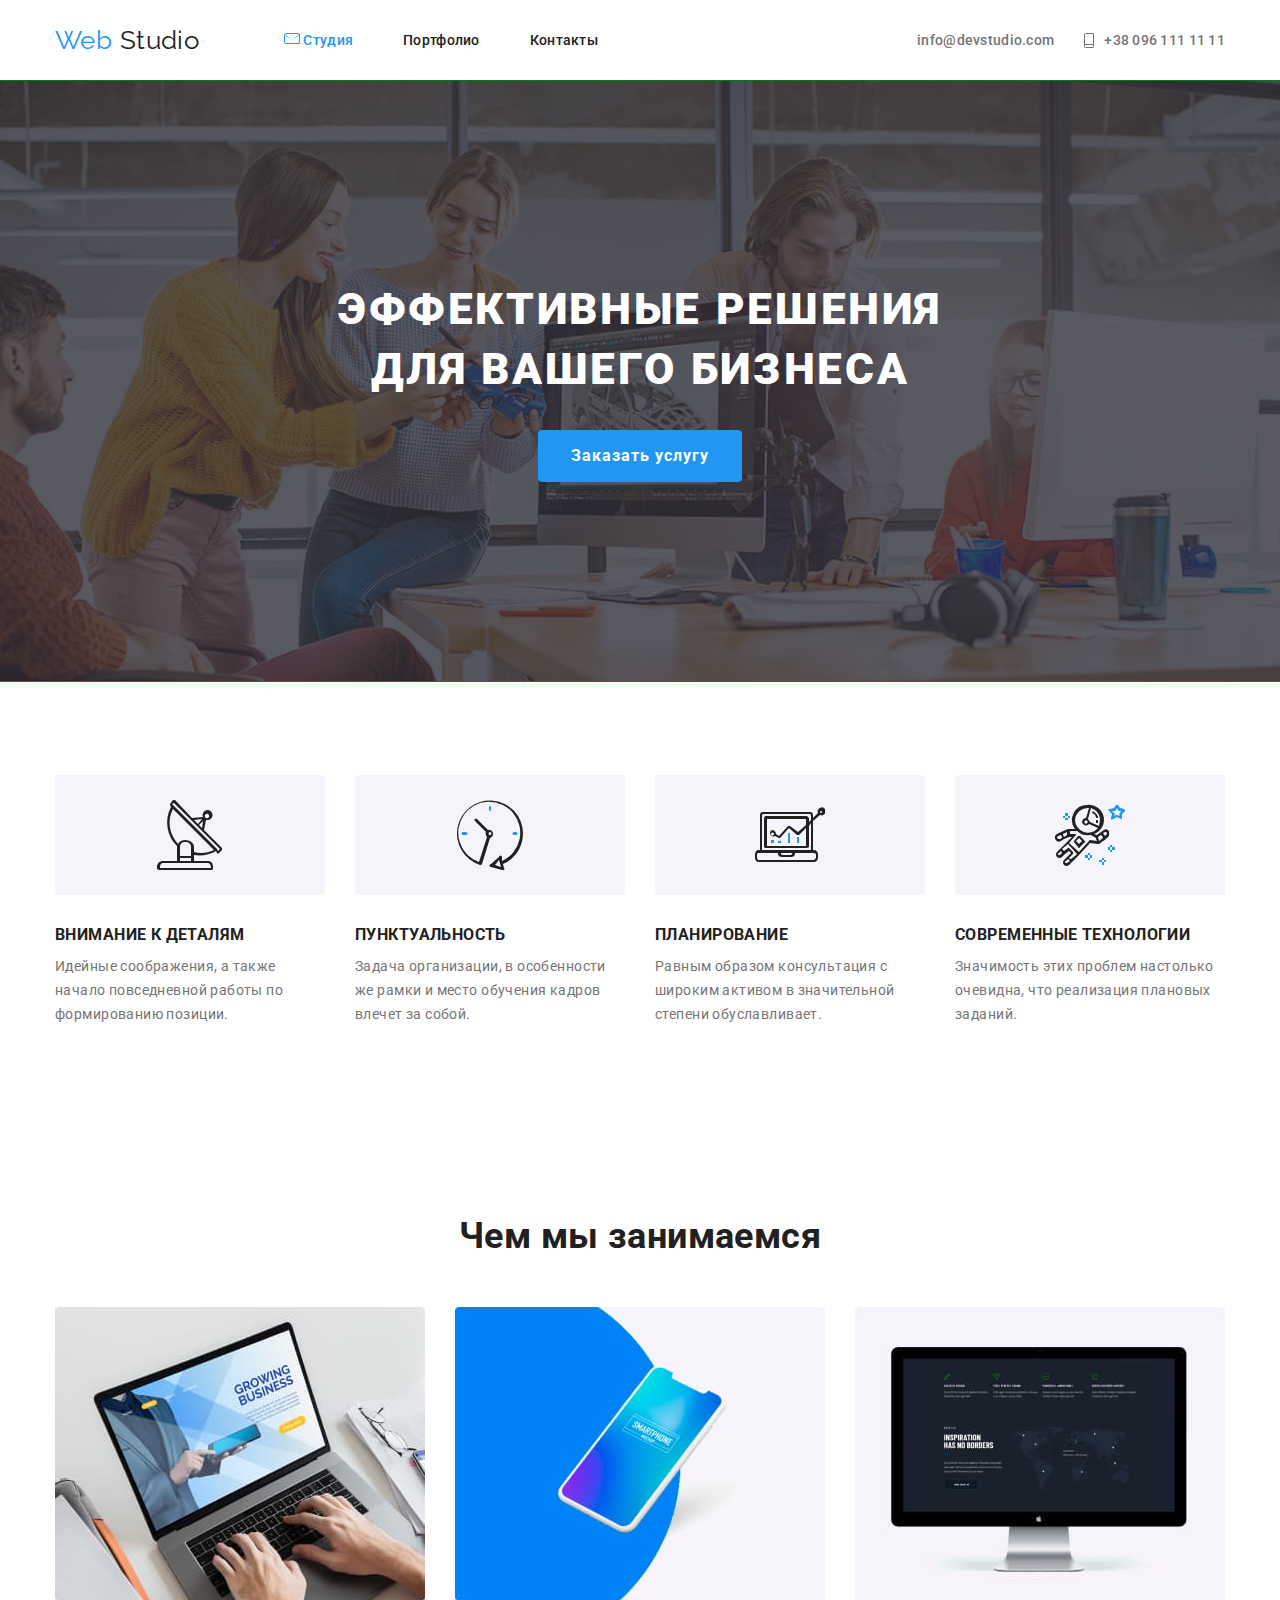
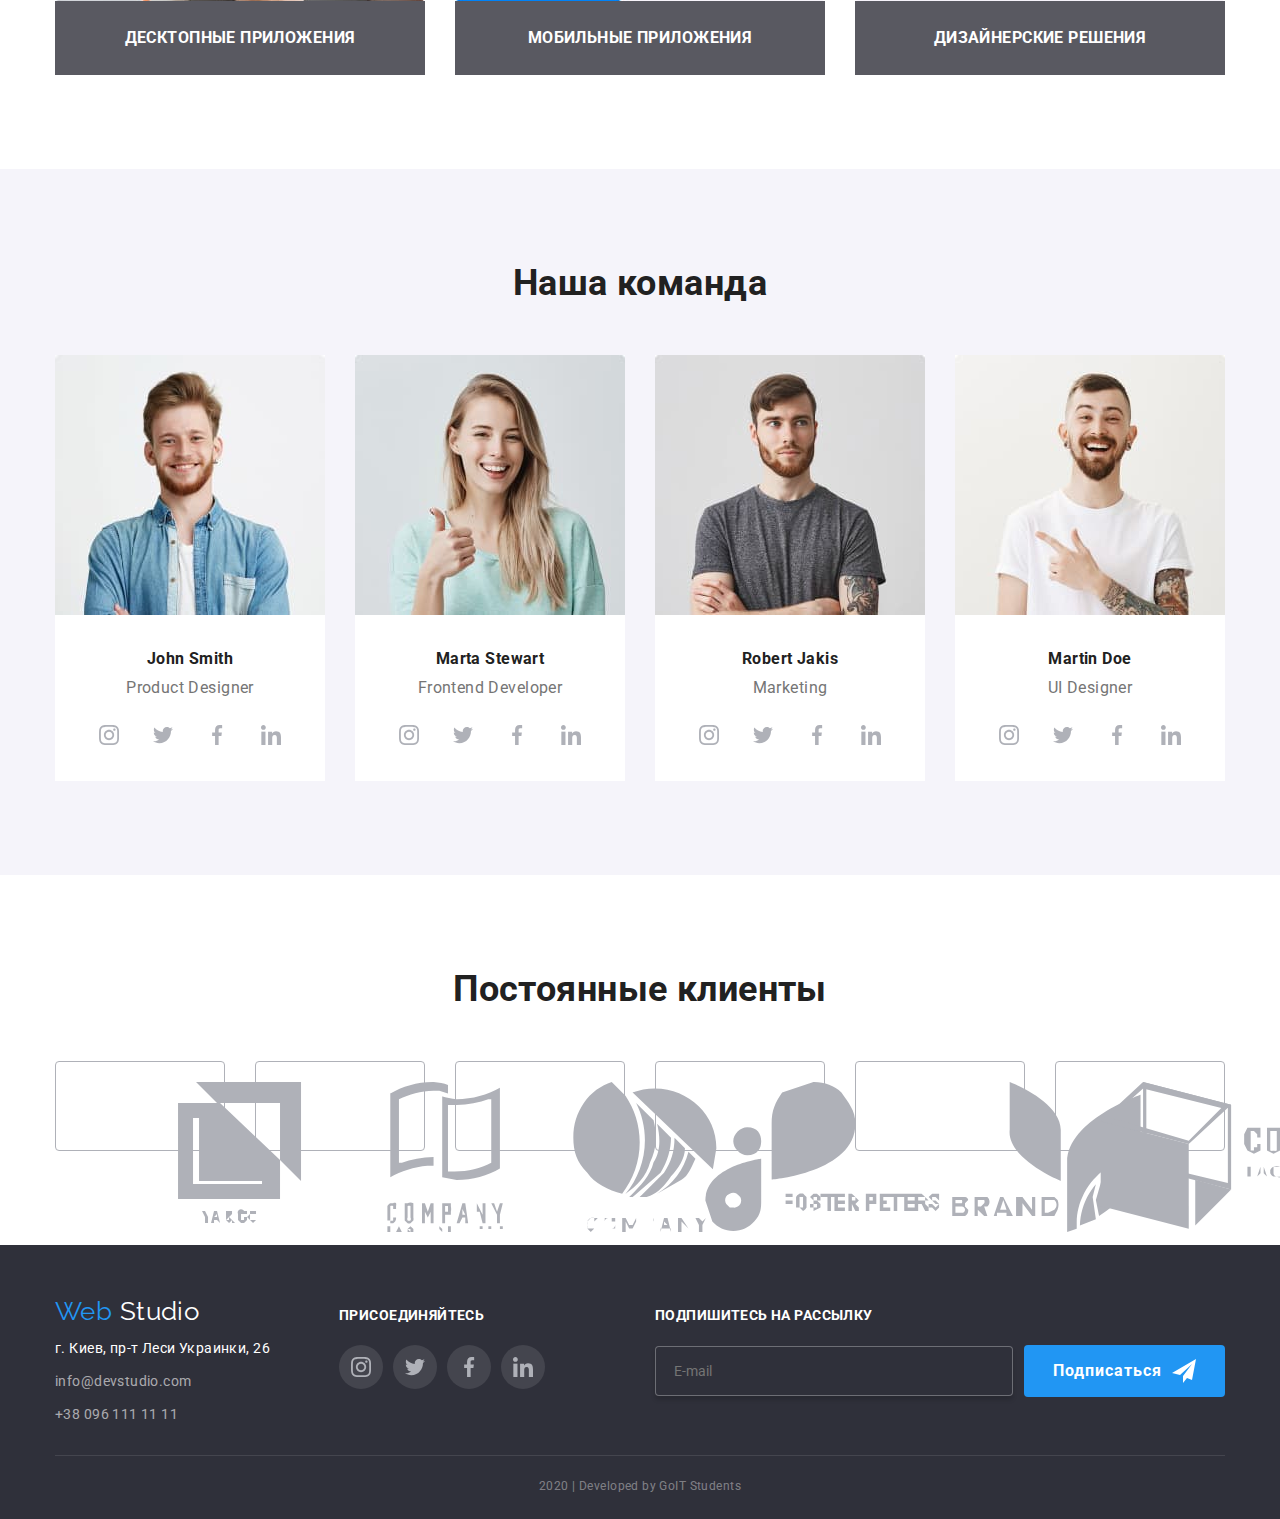
==== index.html @ 6205eaaa "Добавлены иконки соц сетей, стилизированы" ====
<!DOCTYPE html>
<html lang="ru">
  <head>
    <meta charset="UTF-8" />
    <meta name="viewpoint" content="width=device-width, initial-scale=1.0" />
    <title>WEB Studio</title>
    <link href="https://fonts.googleapis.com/css2?family=Raleway:wght@700&family=Roboto:wght@400;500;700;900&display=swap" rel="stylesheet">
    <link rel="stylesheet" href="https://cdnjs.cloudflare.com/ajax/libs/modern-normalize/0.6.0/modern-normalize.min.css">
    <link rel="stylesheet" href="./css/style.css">
  </head>
  <body>
    <header class="section no-padding">
      <div class="container main-nav">
        <!-- <nav> -->
          <a href="./index.html" class="logo logo-header">Web <span class="logo-span">Studio</span></a>
          <ul class="site-nav list">
            <li class="item"><a href="./index.html" class=" link current">
              
                <svg width="16" height="12" fill="none" xmlns="http://www.w3.org/2000/svg">
                  <path d="M15 0H2L0 2v8l2 1h13l1-1V2l-1-2zm0 1L8 7 1 1h14zm0 9H1V2l7 5v0l7-5v8z" fill="#2196F3" /></svg>
               Студия</a></li>
            <li class="item"><a href="./portfolio.html" class="link">Портфолио</a></li>
            <li class="item"><a href="" class="link">Контакты</a></li>
          </ul>
        
        <ul class="contacts list">
          <li class="item">
            <a href="mailto:info@devstudio.com" class="contact">
              info@devstudio.com
            </a>
          </li>
          <li class="item">
            <a href="tel:+380961111111" class="contact">
              +38 096 111 11 11
            </a>
          </li>
        </ul>
        <!-- </nav> -->
      </div>
     
    </header>
    <main>
      <!--Hero-->
      <section class="section hero no-padding overlay">
        <div class="container ">
          <h1 class=" hero-title">эффективные решения<br>для вашего бизнеса</h1>
          <a href="" class="button hero">Заказать услугу</a>
        </div>
       
      </section>

      <!--Преимущества-->
      <section class="feature-section section">
        <div class="container">
          <h2 class="section-title is-hidden">Наши преимущества</h2>
          <ul class="feature list feature-list">
            <li class="item icon-antenna-1">
              <h3 class="title feature">Внимание к деталям</h3>
              <p class="section-text feature">
                Идейные соображения, а также начало повседневной работы по
                формированию позиции.
              </p>
            </li>
            <li class="item icon-clock-1">
              <h3 class="title feature">Пунктуальность</h3>
              <p class="section-text feature">
                Задача организации, в особенности же рамки и место обучения кадров
                влечет за собой.
              </p>
            </li>
            <li class="item icon-diagram-1">
              <h3 class="title feature">Планирование</h3>
              <p class="section-text feature">
                Равным образом консультация с широким активом в значительной
                степени обуславливает.
              </p>
            </li>
            <li class="item icon-astronaut-1">
              <h3 class="title feature">Современные технологии</h3>
              <p class="section-text feature">
                Значимость этих проблем настолько очевидна, что реализация
                плановых заданий.
              </p>
            </li>
          </ul>
        </div>

      </section>
      <!--Чем мы занимаемся-->
      <section class="section">
        <div class="container">
          <h2 class="section-title list">Чем мы занимаемся</h2>
          <ul class="our-products list">
            <li class="item">
              <img
                src="./images/our-working-1.jpg"
                alt="Открытый ноутбук с запущенным приложением"
                width="370"
                class="products-img"
              />
              <h3 class="title-products list">Десктопные приложения</h3>
            </li>
            <li class="item">
              <img
                src="./images/our-working-2.jpg"
                alt="Мобильный телефон"
                width="370"
                class="products-img"
              />
              <h3 class="title-products list">Мобильные приложения</h3>
            </li>
            <li class="item">
              <img src="./images/our-working-3.jpg" alt="Монитор" width="370"
              class="products-img" />
              <h3 class="title-products list">Дизайнерские решения</h3>
            </li>
          </ul>
        </div>
        
      </section>
      <!--Наша команда-->
      <section class="section-team section">
        <div class="container">
          <h2 class="section-title">Наша команда</h2>
          <ul class="team-list list">



            <li class="member">
              <img src="./images/team1.jpg" alt="" width="270"/>
              <h3 lang="en" class="team-member list">John Smith</h3>
              <p lang="en" class="team-text list">Product Designer</p>
<ul class="list social-list">
  <li class="social-links"><a href="https://www.instagram.com/" aria-label="Ссылка на Инстаграм" class="social-link">
      <svg class="social-icon">
        <use href="./images/social/team-social/social-sprite.svg#icon-instagram"></use>
      </svg></a></li>
  <li class="social-links"><a href="" aria-label="Ссылка на Твиттер" class="social-link">
      <svg class="social-icon">
        <use href="./images/social/team-social/social-sprite.svg#icon-twitter"></use>
      </svg></a></li>
  <li class="social-links"><a href="" aria-label="Ссылка на Фейсбук" class="social-link">
      <svg class="social-icon" g>
        <use href="./images/social/team-social/social-sprite.svg#icon-facebook"></use>
      </svg>
    </a></li>
  <li class="social-links"><a href="" aria-label="Ссылка на ЛинкидИн" class="social-link">
      <svg class="social-icon">
        <use href="./images/social/team-social/social-sprite.svg#icon-linkedin"></use>
      </svg>
    </a></li>
</ul>


            </li>

<!-- Делаем соц сети тут -->


            <li class="member">
              <img src="./images/team2.jpg" alt="" width="270" />
              <h3 lang="en" class="team-member list">Marta Stewart</h3>
              <p lang="en" class="team-text list">Frontend Developer</p>
              <ul class="list social-list">
                <li class="social-links" ><a href="https://www.instagram.com/" aria-label="Ссылка на Инстаграм" class="social-link">
                    <svg class="social-icon">
                      <use href="./images/social/team-social/social-sprite.svg#icon-instagram"></use>
                    </svg></a></li>
                <li class="social-links"><a href="" aria-label="Ссылка на Твиттер" class="social-link">
                    <svg class="social-icon">
                      <use href="./images/social/team-social/social-sprite.svg#icon-twitter"></use>
                    </svg></a></li>
                <li class="social-links"><a href="" aria-label="Ссылка на Фейсбук" class="social-link">
                    <svg class="social-icon" g>
                      <use href="./images/social/team-social/social-sprite.svg#icon-facebook"></use>
                    </svg>
                  </a></li>
                <li class="social-links"><a href="" aria-label="Ссылка на ЛинкидИн" class="social-link">
                    <svg class="social-icon">
                      <use href="./images/social/team-social/social-sprite.svg#icon-linkedin"></use>
                    </svg>
                  </a></li>
              </ul>
            </li>
            <li class="member">
              <img src="./images/team3.jpg" alt="" width="270" />
              <h3 lang="en" class="team-member list">Robert Jakis</h3>
              <p lang="en" class="team-text list">Marketing</p>
              <ul class="list social-list">
                <li class="social-links"><a href="https://www.instagram.com/" aria-label="Ссылка на Инстаграм" class="social-link">
                    <svg class="social-icon">
                      <use href="./images/social/team-social/social-sprite.svg#icon-instagram"></use>
                    </svg></a></li>
                <li class="social-links"><a href="" aria-label="Ссылка на Твиттер" class="social-link">
                    <svg class="social-icon">
                      <use href="./images/social/team-social/social-sprite.svg#icon-twitter"></use>
                    </svg></a></li>
                <li class="social-links"><a href="" aria-label="Ссылка на Фейсбук" class="social-link">
                    <svg class="social-icon" g>
                      <use href="./images/social/team-social/social-sprite.svg#icon-facebook"></use>
                    </svg>
                  </a></li>
                <li class="social-links"><a href="" aria-label="Ссылка на ЛинкидИн" class="social-link">
                    <svg class="social-icon">
                      <use href="./images/social/team-social/social-sprite.svg#icon-linkedin"></use>
                    </svg>
                  </a></li>
              </ul> 
            </li>
            <li class="member">
              <img src="./images/team4.jpg" alt="" width="270" />
              <h3 lang="en" class="team-member list">Martin Doe</h3>
              <p lang="en" class="team-text list">UI Designer</p>
              <ul class="list social-list">
                <li class="social-links"><a href="https://www.instagram.com/" aria-label="Ссылка на Инстаграм" class="social-link">
                    <svg class="social-icon">
                      <use href="./images/social/team-social/social-sprite.svg#icon-instagram"></use>
                    </svg></a></li>
                <li class="social-links"><a href="" aria-label="Ссылка на Твиттер" class="social-link">
                    <svg class="social-icon">
                      <use href="./images/social/team-social/social-sprite.svg#icon-twitter"></use>
                    </svg></a></li>
                <li class="social-links"><a href="" aria-label="Ссылка на Фейсбук" class="social-link">
                    <svg class="social-icon" g>
                      <use href="./images/social/team-social/social-sprite.svg#icon-facebook"></use>
                    </svg>
                  </a></li>
                <li class="social-links"><a href="" aria-label="Ссылка на ЛинкидИн" class="social-link">
                    <svg class="social-icon">
                      <use href="./images/social/team-social/social-sprite.svg#icon-linkedin"></use>
                    </svg>
                  </a></li>
              </ul>
            </li>
          </ul>
        </div>

      </section>
      <!--Постоянные клиенты-->
      <section class="section">
        <div class="container">
          <h2  class="section-title">Постоянные клиенты</h2>
          <ul class="list logo-list">
            <li class="logo-client"> <a href="">
              <svg>
                <use href="./images/logos/logo-sprite.svg#logo-1" class="logo1-icon"></use>
              </svg>
              </a>
            </li>
            <li class="logo-client"> <a href="">
              <svg>
                <use href="./images/logos/logo-sprite.svg#logo-2" class="logo2-icon"></use>
              </svg>
              </a>
            </li>
            <li class="logo-client"> <a href="">
              <svg>
                <use href="./images/logos/logo-sprite.svg#logo-3" class="logo3-icon"></use>
              </svg>
              </a>
            </li>
            <li class="logo-client"> <a href="">
              <svg>
                <use href="./images/logos/logo-sprite.svg#logo-4" class="logo4-icon"></use>
              </svg>
              </a>
            </li>
            <li class="logo-client"> <a href="">
              <svg>
                <use href="./images/logos/logo-sprite.svg#logo-5" class="logo5-icon"></use>
              </svg>
              </a>
            </li>
            <li class="logo-client"> <a href="">
              <svg>
                <use href="./images/logos/logo-sprite.svg#logo-6" class="logo6-icon"></use>
              </svg>
              </a>
            </li>
          </ul>

        </div>
      </section>
    </main>
    <footer>
      <div class="container footer-container">
        <div class="footer-left">
          <a href="./index.html" class="logo logo-footer">Web <span class="logofooter-span">Studio</span></a>
          <address><p class="address">г. Киев, пр-т Леси Украинки, 26</p></address>
          <a href="mailto:info@devstudio.com" class="footer-contact">info@devstudio.com</a>
          <a href="tel:+380961111111" class="footer-contact">+38 096 111 11 11</a>
        </div>
        <div class="footer-center">
          <p class="footer-p">присоединяйтесь</p>
          <ul class="list social-list">
            <li class="social-links"><a href="https://www.instagram.com/" aria-label="Ссылка на Инстаграм" class="social-link">
                <svg class="social-icon">
                  <use href="./images/social/team-social/social-sprite.svg#icon-instagram"></use>
                </svg></a></li>
            <li class="social-links"><a href="" aria-label="Ссылка на Твиттер" class="social-link">
                <svg class="social-icon">
                  <use href="./images/social/team-social/social-sprite.svg#icon-twitter"></use>
                </svg></a></li>
            <li class="social-links"><a href="" aria-label="Ссылка на Фейсбук" class="social-link">
                <svg class="social-icon" g>
                  <use href="./images/social/team-social/social-sprite.svg#icon-facebook"></use>
                </svg>
              </a></li>
            <li class="social-links"><a href="" aria-label="Ссылка на ЛинкидИн" class="social-link">
                <svg class="social-icon">
                  <use href="./images/social/team-social/social-sprite.svg#icon-linkedin"></use>
                </svg>
              </a></li>
          </ul>
        </div>  
          <div class="footer-right">
            <p class="footer-p">Подпишитесь на рассылку</p>
            <form class="form">
              <input type="text" name="email" placeholder="E-mail" class="border-input">  
              <a href="" class="button submit"> Подписаться</a>
              <!-- <input type="submit" value="Подписаться" class="button submit icon"> -->
            </form>
          </div>
        </div>
      <p class="developed list">2020 | Developed by GoIT Students</p>
    </footer>
  </body>
</html>
---- css/style.css ----
/* Primary bg #E5E5E5
/* Secondary bg #E5E5E5 */
/* h1 #212121
p #757575;
кнопки текст color: #FFFFFF и color: #212121
фон кнопки #2196F3;
Corner Radius: 4px

цвет при наведении на карточку rgba(33, 150, 243, 0.9) */
/* html {
  box-sizing: border-box;
}
*,
*::before,
*::after {
  box-sizing: inherit;
}
img {
  display: block;
  max-width: 100%;
  height: auto;
} */

:root {
  --primary-text-color: #757575;
  --title-text-color: #212121;
  --secondary-text-color: #FFFFFF;
  --prelast-text-color: rgba(255, 255, 255, 0.6);
  --last-text-color: rgba(255, 255, 255, 0.4);
  --accent-color: #2196F3;
  --primary-bg-color: #ffffff;
  --secondary-bg-color: #F5F4FA;
  --footer-bg-color: #2F303A;
  --background-blue: rgba(33, 150, 243, 0.9);
  --background-grey: rgba(47, 48, 58, 0.8);
  --border-input-email: rgba(255, 255, 255, 0.3);
  --border-input-email-shaddow: rgba(0, 0, 0, 0.15);
  --border-delimiter: rgba(255, 255, 255, 0.1);
  --border-portfolio-card: #eee;
  --top-line: #ececec;

  }
  
body {
  color: var(--primary-text-color);

  font-family: 'Roboto', sans-serif;
  font-size: 14px;
  line-height: 1.2;
  letter-spacing: 0.03em;

  margin: 0;
}

.list {
  list-style: none;
  margin-top: 0;
  margin-bottom: 0;
  padding-left: 0;
  margin-left: 0;
  margin-right: 0;
  }

a {
  text-decoration: none;
  
}

.section {
  /* outline: 2px solid red; */
  padding: 94px 0px;
}

.container {
  margin-left: auto;
  margin-right: auto;
  width: 1200px;
  padding-left: 15px;
  padding-right: 15px;

  /* outline: 1px solid green; */

}

header .section {
  padding-top: 25px;
  padding-bottom: 25px;
}

.no-padding {
  padding-top: 0;
  padding-bottom: 0;
}



/* Title */

h1, h2, h3, h4, h5, h6 {
  color: var(--title-text-color);

  font-weight: 700;
}

.is-hidden {
  display: none; 
}

.title {
  font-weight: 700;
  text-transform: uppercase;
}

.section-title {
  margin: 0;
  margin-bottom: 50px;
}

.title-products {
  padding-top: 27px;
  padding-bottom: 27px;

  color: var(--secondary-text-color);
  background-color: var(--background-grey);

  text-transform: uppercase;
  text-align: center;
}

.section-title {
  font-size: 36px;
  line-height: 1.16;
  text-align: center;
}


 
/* Text */

.section-text{
  line-height: 1.71;
}


/* Button */

.button {
  color: var(--title-text-color);
  background-color: var(--filter-bg-color);

  display: inline-block;
  /* min-width: 200px; */
  border-radius: 4px;
  border: 1px solid transparent;
  padding: 10px 32px;

  font-family: inherit;
  font-weight: 500;
  font-size: 16px;
  line-height: 1.62;
  text-align: center;
}

button:hover,
button:focus {
  color: var(--secondary-text-color);
  background-color: var(--accent-color);
  
}

.button.primary {
  background-color: var(--accent-color);
  color: var(--title-text-color);
}

.button.secondary {
  margin-right: 8px;
  padding: 6px 22px;
  border-radius: 4px;

  background-color: var(--secondary-bg-color);
  color: var(--title-text-color);
  font-weight: 500;
  line-height: 1.62;
  text-align: center;
}

.button.secondary:nth-child(5n) {
  margin-right: 0;
}

.button.secondary:hover,
.button.secondary:focus {
 background-color: var(--accent-color);
 color: var(--secondary-text-color);

}

.button.submit {
  display: inline-flex;
  margin-left: 8px;
  padding: 10px 28px;
  min-width: 200px;
  align-items: center;

  background-color: var(--accent-color);
  color: var(--secondary-text-color);
  font-weight: 700;
  line-height: 1.87;
  letter-spacing: 0.06em;
}

.button.submit::after {
  margin-left: 10px;
  width: 24px;
  height: 24px;
  /* outline: 1px solid #fff; */
  background-image: url('../images/icon-send.svg');
  background-repeat: no-repeat;
  content: "";
}

.button > .icon {

 }

/* Header */
header {
  margin: 0;
}
.main-nav {
  display: flex;
  align-items: center;
}
.logo {
  display: block;


  color: var(--accent-color);
  font-family: raleway, sans-serif;
  font-size: 26px;
  line-height: 1.2;
}

.logo-header {
  padding-top: 25px;
  padding-bottom: 25px;
}
.logo  a{
  display: block;
}

.logo-span {
  color: var(--title-text-color);
}

.logofooter-span {
  color: var(--secondary-text-color);
}

.site-nav .link {
  display: block;
  padding-top: 32px;
  padding-bottom: 32px;
  
  color: var(--title-text-color);
  letter-spacing: 0.02em;
  font-weight: 500;

  /* outline: 1px solid rgb(12, 12, 0);
  background-color: rgb(233, 212, 144); */
}

.main-nav .logo {
  display: block;
}

.site-nav {
  display: flex;
  margin-left: 85px;
}
.contacts .item {
  display: flex;
  align-items: center;
  
  /* outline: 1px solid rgb(12, 12, 0);
  background-color: rgb(233, 212, 144); */
}
.site-nav .item + .item {
  margin-left: 50px;
}

.contacts .item + .item {
  margin-left: 30px;
}
.contacts {
    display: flex;
    flex-direction: row;
    align-items: center;

    margin-left: auto;
}

 .contact {
  display: inline-flex;
  align-items: center;
 
  padding-top: 32px;
  padding-bottom: 32px;

  color: var(--primary-text-color);
  font-weight: 500;
  letter-spacing: 0.02em;
  text-decoration: none;
}
.contact + .contact {
  margin-left: 50px;
}

.contacts > .item::before {
  margin-right: 10px;
 
  content: "";
  width: 16px;
  height: 12px;

}
.contacts > .item:nth-child(1)::before {
  width: 16px;
  height: 12px;
  /* background-image: url(../images/envelope.svg); */
}

.contacts > .item:nth-child(2)::before {
  width: 10px;
  height: 15px;
  background-image: url(../images/phone.svg);
}

.contacts .link:hover::before {
  color: var(--accent-color);
}

.site-nav .link:hover,
.site-nav .link:focus {
  color: var(--accent-color);
}
a.link.current      {
color: var(--accent-color);
}

.contacts .contact:hover,
.contacts .contact:focus {
color: var(--accent-color);
}

/* Hero */

.hero {
  text-align: center;
}

.overlay {
  display: flex;
  align-items: center;
  max-width: 1600px;
  height: 600px;
  margin-left: auto;
  margin-right: auto;
  outline: 1px solid green;
  background-size: cover;
  background-repeat: no-repeat;
  background-position: center;

  background-image: linear-gradient(
    to right,
    var(--background-grey), 
    var(--background-grey)
  ), 
  url("../images/hero-img-s.jpg");
}

.hero-title {
  margin-top: 0;
  margin-bottom: 30px;

  color: var(--secondary-text-color);
  font-weight: 900;
  font-size: 44px;
  line-height: 1.36;
  text-align: center;
  letter-spacing: 0.06em;
  text-transform: uppercase;
}

.button.hero {
  background-color: var(--accent-color);
  color: var(--secondary-text-color);

  font-weight: 700;
  line-height: 1.87;
  letter-spacing: 0.06em;
}


/* Feature section */

.feature-section {
  /* margin-top: 90px;
  margin-bottom: 90px; */
  border-bottom: 1px solid var(--border-delimiter);
}

.feature-img {
  margin-bottom: 30px;
}

.title.feature {
  margin-top: 0;
  margin-bottom: 10px;
}

.section-text.feature {
  margin-top: 0;
  margin-bottom: 0;
}
ul .feature.list {
  padding-left: 0;
}

/* Feature-list */
.feature-list {
  display: flex;
  flex-wrap: wrap;
}

.feature-list .item {
  width: 270px;
  border-right-color: tomato;
  outline: red;
  margin-right: 30px;
}

.feature-list > .item::before {
  margin-bottom: 30px;
  display: block;
  content: "";
  height: 120px;
  
  
  background-color: var(--secondary-bg-color);
  border-radius: 4px;
  background-repeat: no-repeat;
  background-position: center;
}

/* .feature-list > .item:nth-child(1)::before {
  background-image: url(../images/feature-1.svg);
}

.feature-list > .item:nth-child(2)::before {
  background-image: url(../images/feature-2.svg);
}

.feature-list > .item:nth-child(3)::before {
  background-image: url(../images/feature-3.svg);
}

.feature-list > .item:nth-child(4)::before {
  background-image: url(../images/feature-4.svg);
} */

.icon-antenna-1::before {
  background-image: url(../images/feature-1.svg);
}

.icon-clock-1::before {
  background-image: url(../images/feature-2.svg);
}

.icon-diagram-1::before {
  background-image: url(../images/feature-3.svg);
}

.icon-astronaut-1::before {
  background-image: url(../images/feature-4.svg);
}

.feature-list .item:nth-child(4n) {
  margin-right: 0;
}

/* Our-products */
.our-products {
  display: flex;
  flex-wrap: wrap;
  /* justify-content: space-between; */
}
.our-products .item {
  width: 370px;
  border-right-color: tomato;
  outline: red;
  margin-right: 30px;
}

.our-products .item:nth-child(3n) {
  margin-right: 0;
}

.products-img {
  display: block;
}


/* Team */
.section-team {
  background-color: var(--secondary-bg-color);
}

.section-team img {
  margin: 0 0 30px 0;
}

.team-member h3{
  
  margin-top: 0;
  margin-bottom: 10px;

  font-weight: 500;
  font-size: 16px;
  line-height: 1.19;
}
.team-member {
  margin-bottom: 10px;
}

.team-text {
  margin-bottom: 16px;

  font-size: 16px;
  line-height: 1.19;
}

.member {
  background-color: var(--primary-bg-color);
  text-align: center;
}
.social-list {
  display: flex;
  justify-content: center;
  padding-bottom: 24px;
}
.social-links:hover {
/* fill: #fff; */
}
.social-links:not(:last-child) {
  margin-right: 10px;
  
}
.social-link:hover,
.social-link:focus {
  background-color: var(--accent-color);
  /* fill: #fff; */
}

.social-link {
  display: flex;
  justify-content: center;
  align-items: center;
  border-radius: 50%;
  width: 44px;
  height: 44px;
}

.social-icon {
  display: block;
  --color1: #afb1b8;
  width: 20px;
  height: 20px;
}

.social-icon:hover {
  fill: #fff;
  color: #fff;
}
/* team-list */

.team-list {
  display: flex;
  flex-wrap: wrap;
}
.team-list .member {
  margin-right: 30px;
}

.team-list .member:nth-child(4n) {
  margin-right: 0;
}


/* Clientes */
.clients {
  display: flex;
  flex-wrap: wrap;
}

.clients .client {
  width: calc ((100% - 5*30px) / 6);
  margin-right: 30px;
}

.clients .client:nth-child(6n) {
  margin-right: 0;
}

.client .img {
  margin-bottom: 0;
}

.team-social {
  padding: 0;
  border: none;
  fill: var(--accent-color);
}
.instagram-team {
  width: 44px;
  height: 44px;
}

.logo-list {
  display: flex;
  /* outline: 1px solid red; */
}

.logo-client {
  width: 170px;
  height: 90px;
  /* outline: 1px solid green; */
  border-radius: 4px;
  border: 1px solid #AFB1B8;
  padding: 20px 40px;
}
.logo-client:not(:last-child) {
  margin-right: 30px;
}
.logo-client a {
  display: block;
}
.logo1-icon {
  width: 45px;
  height: 50px;
}

/* Footer */
footer {
  background-color: var(--footer-bg-color);
}

address {
  color: var(--secondary-text-color);

  font-style: normal;
  line-height: 1.71;
}

.footer-container {
  padding-top: 48px;
  align-items: baseline;
  margin-bottom: 28px;

  display: flex;
  flex-direction: row;
  justify-content: space-between;
}

.footer-left {

  margin-right: 69px;
}

.footer-center {
  margin-right: 93px;
}

.footer-center .social-link {
  background-color: rgba(255, 255, 255, 0.1);
}

.footer-center .social-link:hover,
.footer-center .social-link:focus {
  background-color: var(--accent-color);
}


.footer-right,
.footer-center,
.footer-left {
  display: flex;
  flex-direction: column;
}

.footer-contact {
  color: var(--prelast-text-color);
  line-height: 1.71;
}

.footer-right {
  margin-left: auto;
  /* margin-right: 93px; */
  /* width: calc((100% - 22px) / 2); */
}

.logo-footer {
  margin-top: 0;
  margin-bottom: 10px;
}
.address,
.footer-contact:not(:last-child) {
  margin-bottom: 9px;
  margin-top: 0;
}
.footer-p {
  margin-bottom: 21px;

  color: var(--secondary-text-color);
  font-weight: 700;
  text-transform: uppercase;
}

.border-input {
  padding: 12px 18px;

  min-width: 358px;
  min-height: 50px;
  border: 1px solid var(--border-input-email);
  box-shadow: 0px 4px 4px var(--border-input-email-shaddow);
  border-radius: 4px;

  background-color: var(--footer-bg-color);
}

/* .form {
  display: inline-block;
} */

.developed {
  width: 1170px;
  margin-left: auto;
  margin-right: auto;
  padding-top: 18px;
  padding-bottom: 21px;

  border-top: 1px solid var(--border-delimiter);

  color: var(--last-text-color);

  font-size: 12px;
  line-height: 2;
  text-align: center;
}

/* Portfolio start*/

.section.portfolio {
  border-top: 1px solid var(--top-line);
}

.container-portfolio {
  /* background-color: teal; */
}

.filters {
  margin-bottom: 50px;
  display: flex;
  justify-content: center;
}

.cart-content {
  padding: 20px 24px;
  border-left: 1px solid var(--border-portfolio-card);
  border-right: 1px solid var(--border-portfolio-card);
  border-bottom: 1px solid var(--border-portfolio-card);

}

/* .filter-button:nth-child(5n) {
  margin-right: 0;
} */

.cover-p {
  padding: 63px 24px;
  background-color: var(--background-blue);
  color: var(--secondary-text-color);

  font-size: 18px;
  line-height: 1.56;
}

.client-img,
.project-img {
  /* margin-bottom: 20px; */
  display: block;
}

.project-title {
  margin-bottom: 4px;

  font-size: 18px;
  line-height: 2;
  letter-spacing: 0.06em;
}

.project-group {
  color: var(--primary-text-color);
  font-size: 16px;
  line-height: 1.87;
}

.portfolio-list {
  display: flex;
  flex-wrap: wrap;
}

.portfolio-list .item {
  width: calc((100% - 60px) / 3);
  margin-right: 30px;
  margin-bottom: 30px;
  /* background-color: tomato; */
}

.portfolio-list .item:nth-child(3n) {
  margin-right: 0;
}

.portfolio-list .item:nth-last-child(-n + 3) {
  margin-bottom: 0;
}

/* Portfolio end*/
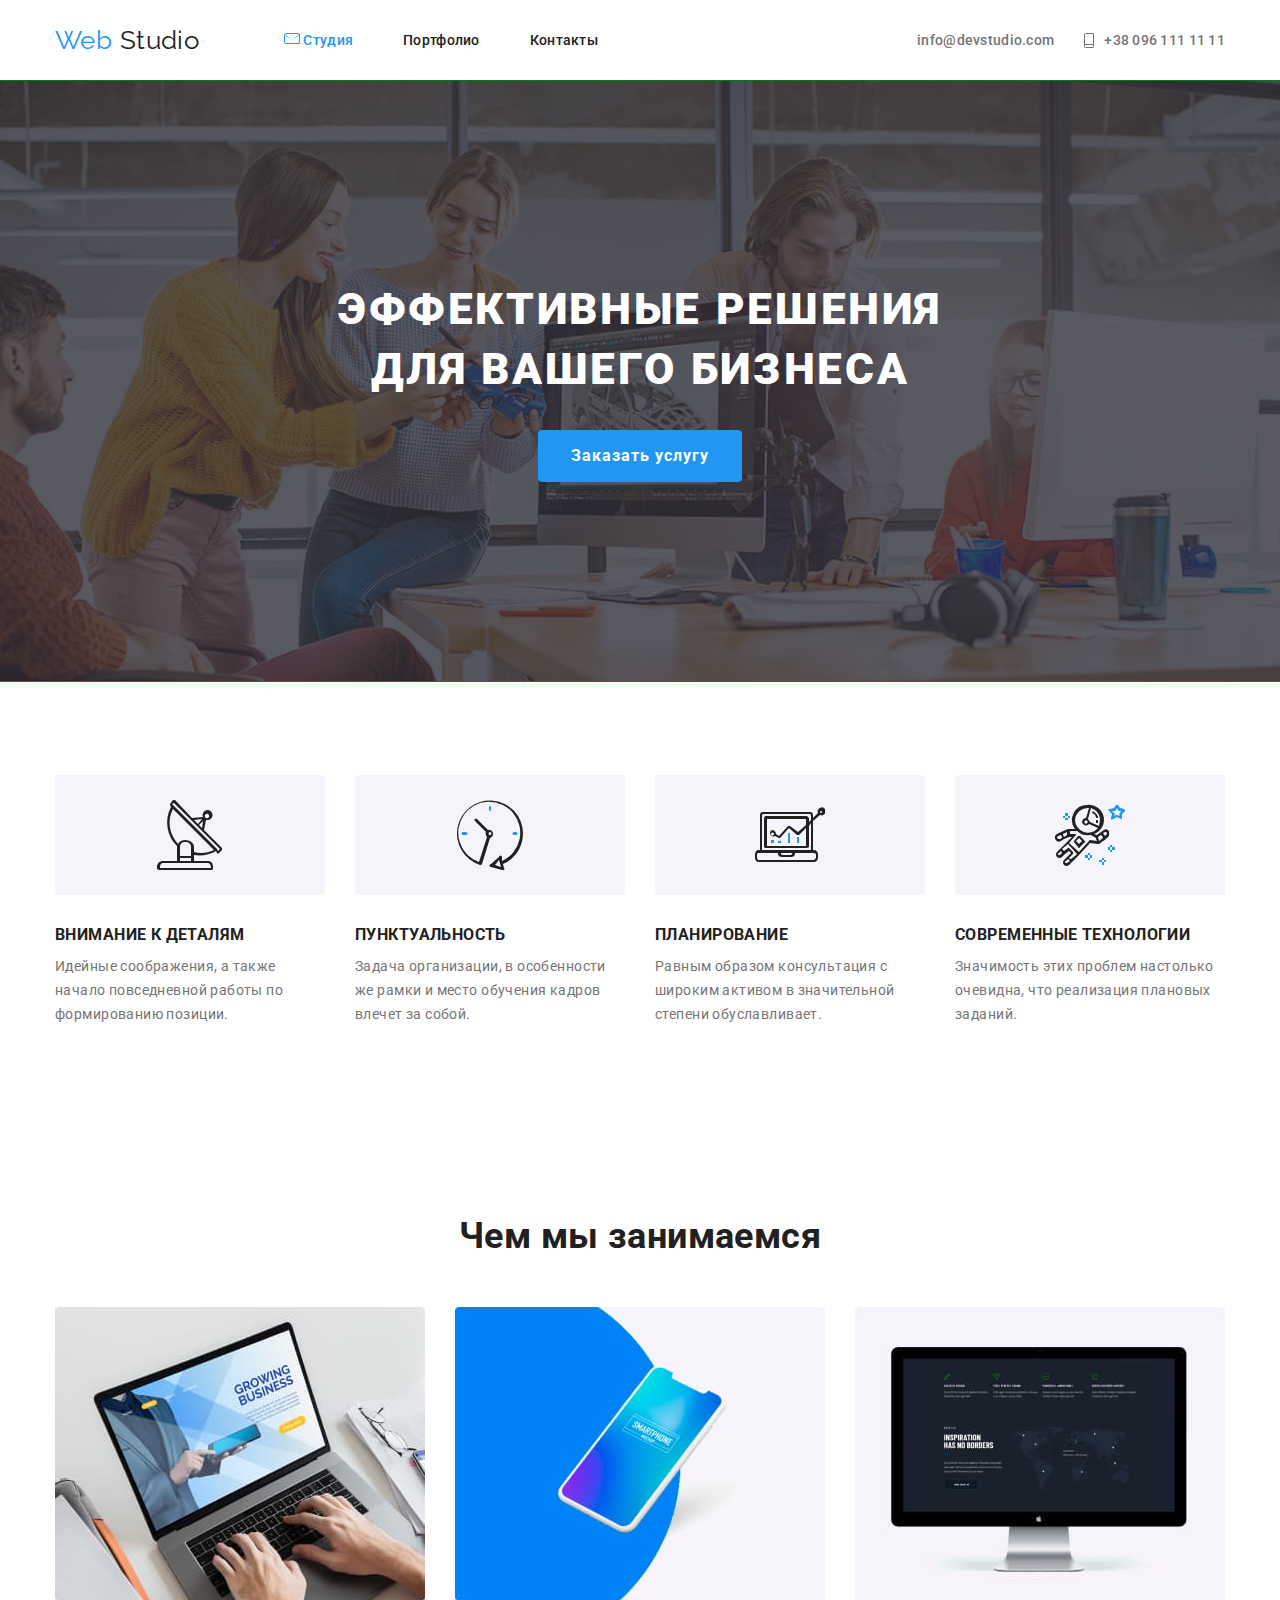
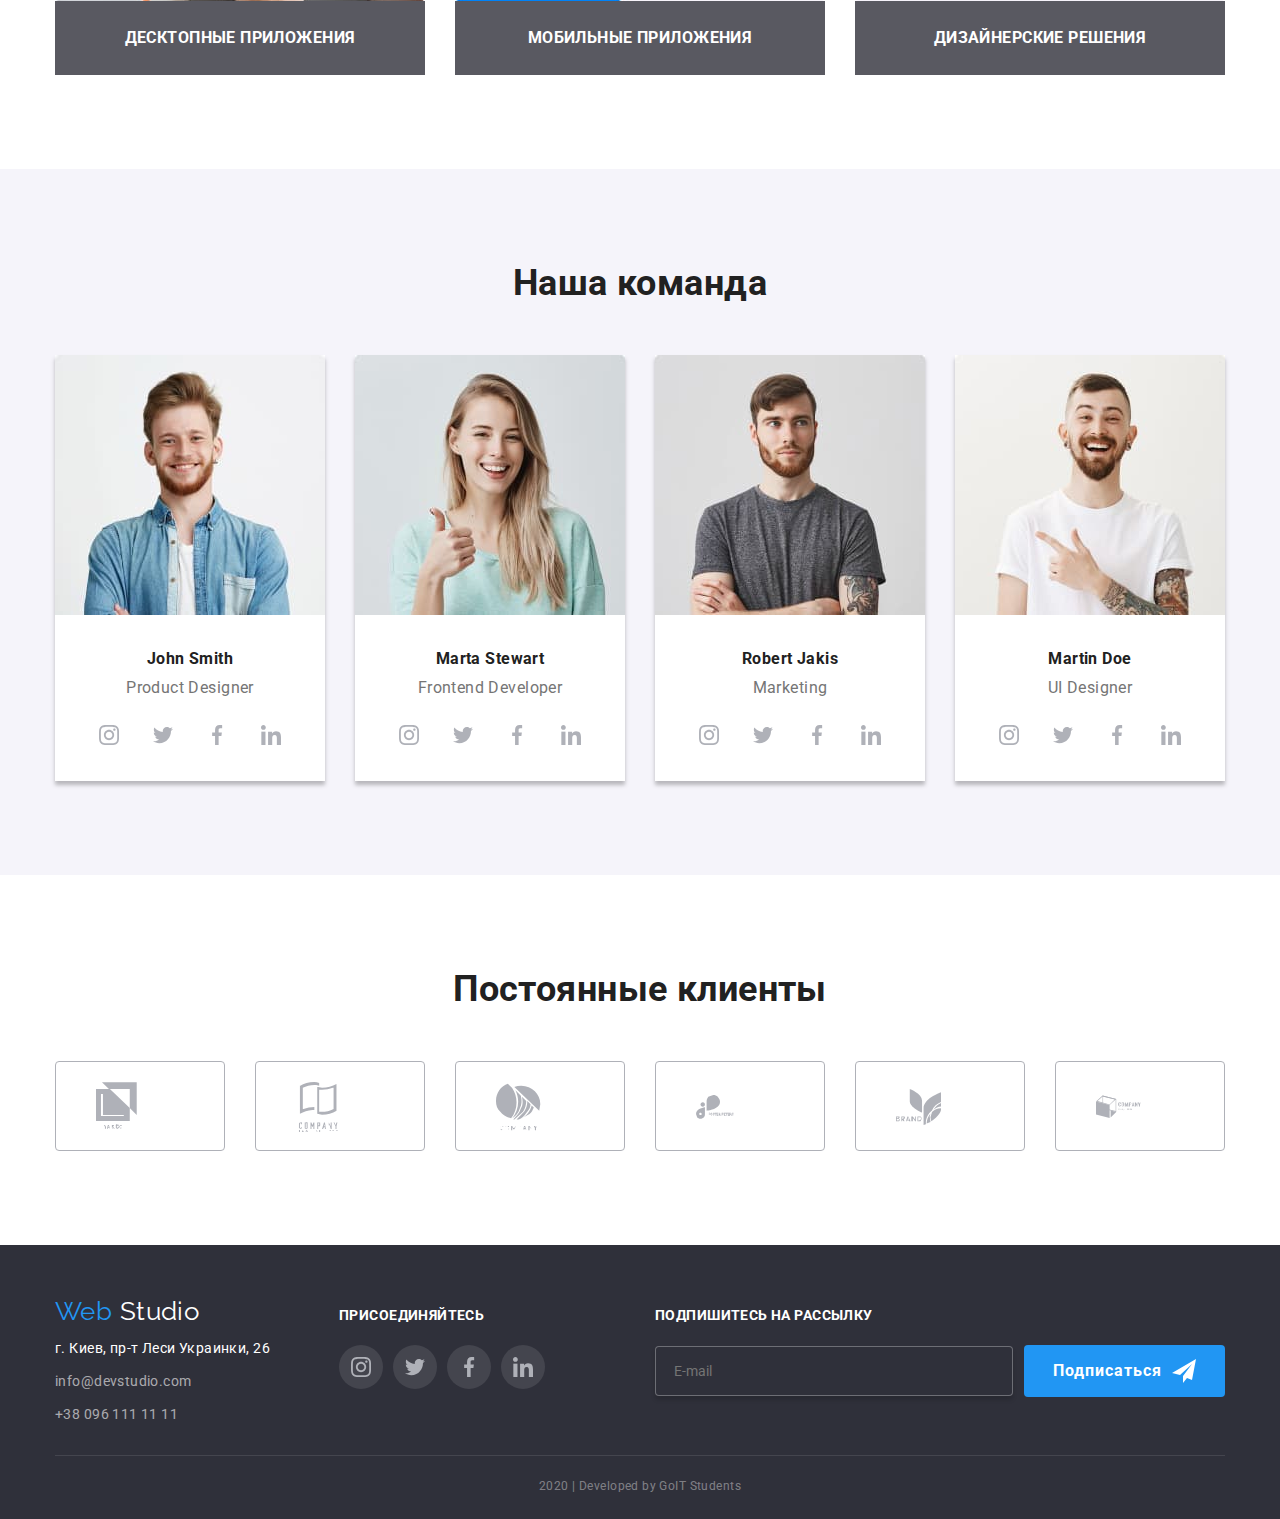
==== commit b27fe911: "Клиенты дентрируются и ховеры" ====
--- a/index.html
+++ b/index.html
@@ -241,38 +241,38 @@
         <div class="container">
           <h2  class="section-title">Постоянные клиенты</h2>
           <ul class="list logo-list">
-            <li class="logo-client"> <a href="">
-              <svg>
+            <li class="logo-item"> <a href="" class="logo-link">
+              <svg class="logo-svg" >
                 <use href="./images/logos/logo-sprite.svg#logo-1" class="logo1-icon"></use>
               </svg>
               </a>
             </li>
-            <li class="logo-client"> <a href="">
-              <svg>
+            <li class="logo-item"> <a href="" class="logo-link">
+              <svg class="logo-svg" >
                 <use href="./images/logos/logo-sprite.svg#logo-2" class="logo2-icon"></use>
               </svg>
               </a>
             </li>
-            <li class="logo-client"> <a href="">
-              <svg>
+            <li class="logo-item"> <a href="" class="logo-link">
+              <svg class="logo-svg" >
                 <use href="./images/logos/logo-sprite.svg#logo-3" class="logo3-icon"></use>
               </svg>
               </a>
             </li>
-            <li class="logo-client"> <a href="">
-              <svg>
+            <li class="logo-item"> <a href="" class="logo-link">
+              <svg class="logo-svg" >
                 <use href="./images/logos/logo-sprite.svg#logo-4" class="logo4-icon"></use>
               </svg>
               </a>
             </li>
-            <li class="logo-client"> <a href="">
-              <svg>
+            <li class="logo-item"> <a href="" class="logo-link">
+              <svg class="logo-svg" >
                 <use href="./images/logos/logo-sprite.svg#logo-5" class="logo5-icon"></use>
               </svg>
               </a>
             </li>
-            <li class="logo-client"> <a href="">
-              <svg>
+            <li class="logo-item"> <a href="" class="logo-link">
+              <svg class="logo-svg" >
                 <use href="./images/logos/logo-sprite.svg#logo-6" class="logo6-icon"></use>
               </svg>
               </a>
--- a/css/style.css
+++ b/css/style.css
@@ -544,6 +544,8 @@
 .member {
   background-color: var(--primary-bg-color);
   text-align: center;
+
+  box-shadow: 0px 4px 4px rgba(0, 0, 0, 0.25);
 }
 .social-list {
   display: flex;
@@ -632,7 +634,7 @@
   /* outline: 1px solid red; */
 }
 
-.logo-client {
+.logo-item {
   width: 170px;
   height: 90px;
   /* outline: 1px solid green; */
@@ -640,15 +642,48 @@
   border: 1px solid #AFB1B8;
   padding: 20px 40px;
 }
-.logo-client:not(:last-child) {
+.logo-item:not(:last-child) {
   margin-right: 30px;
 }
-.logo-client a {
-  display: block;
-}
-.logo1-icon {
+
+.logo-item:hover,
+.logo-item :focus {
+  border: 1px solid var(--accent-color);
+
+}
+
+
+            .svg-item-clients {
+              fill: #afb1b8;
+              transition-duration: 500ms;
+            }
+
+            .our-usual-client-li:focus .svg-item-clients,
+            .our-usual-client-li:hover .svg-item-clients {
+              fill: var(--accent-color);
+            }
+
+}
+.logo-link {
+    display: block;
+    justify-content: center;
+
+}
+
+.logo-svg {
+  display: block;
+  align-items: center;
   width: 45px;
   height: 50px;
+}
+
+
+.logo-svg:hover,
+.logo-svg:focus {
+    fill: var(--accent-color);
+}
+.logo1-icon:hover {
+    fill: var(--accent-color);
 }
 
 /* Footer */
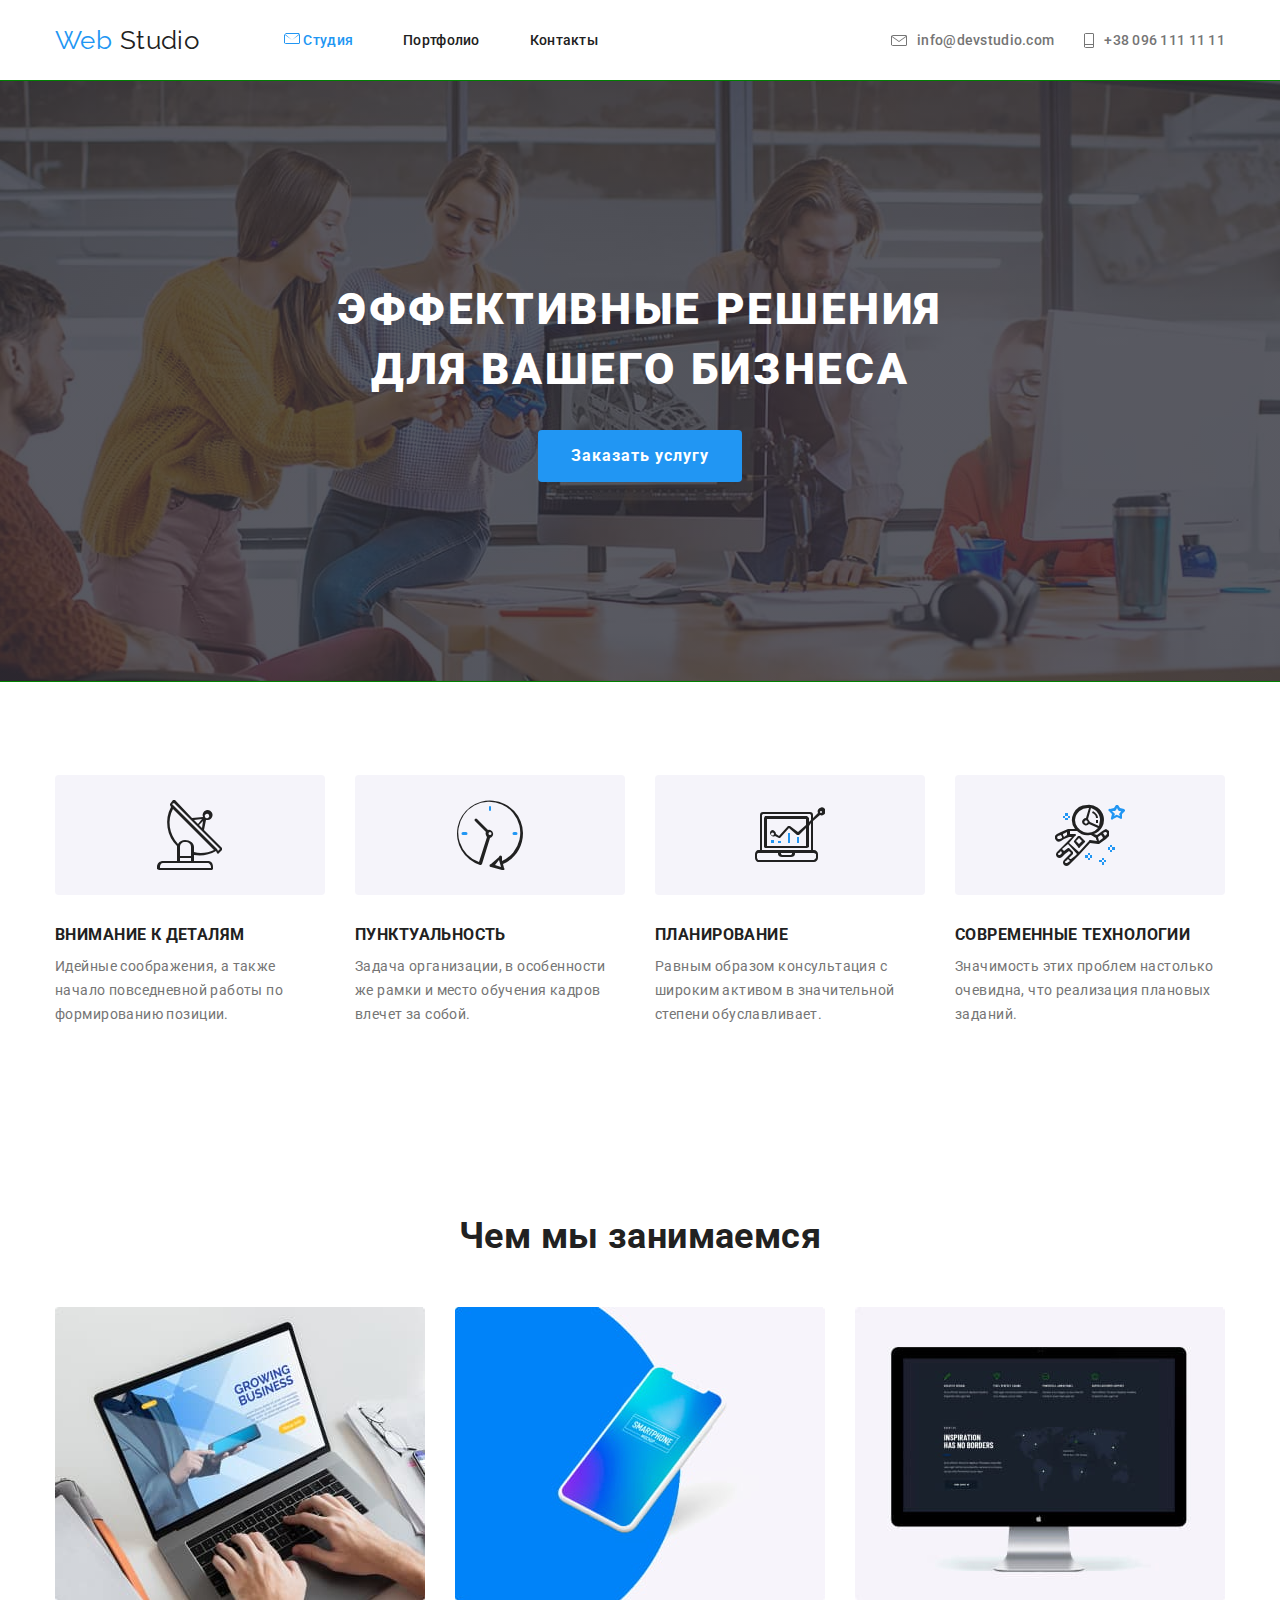
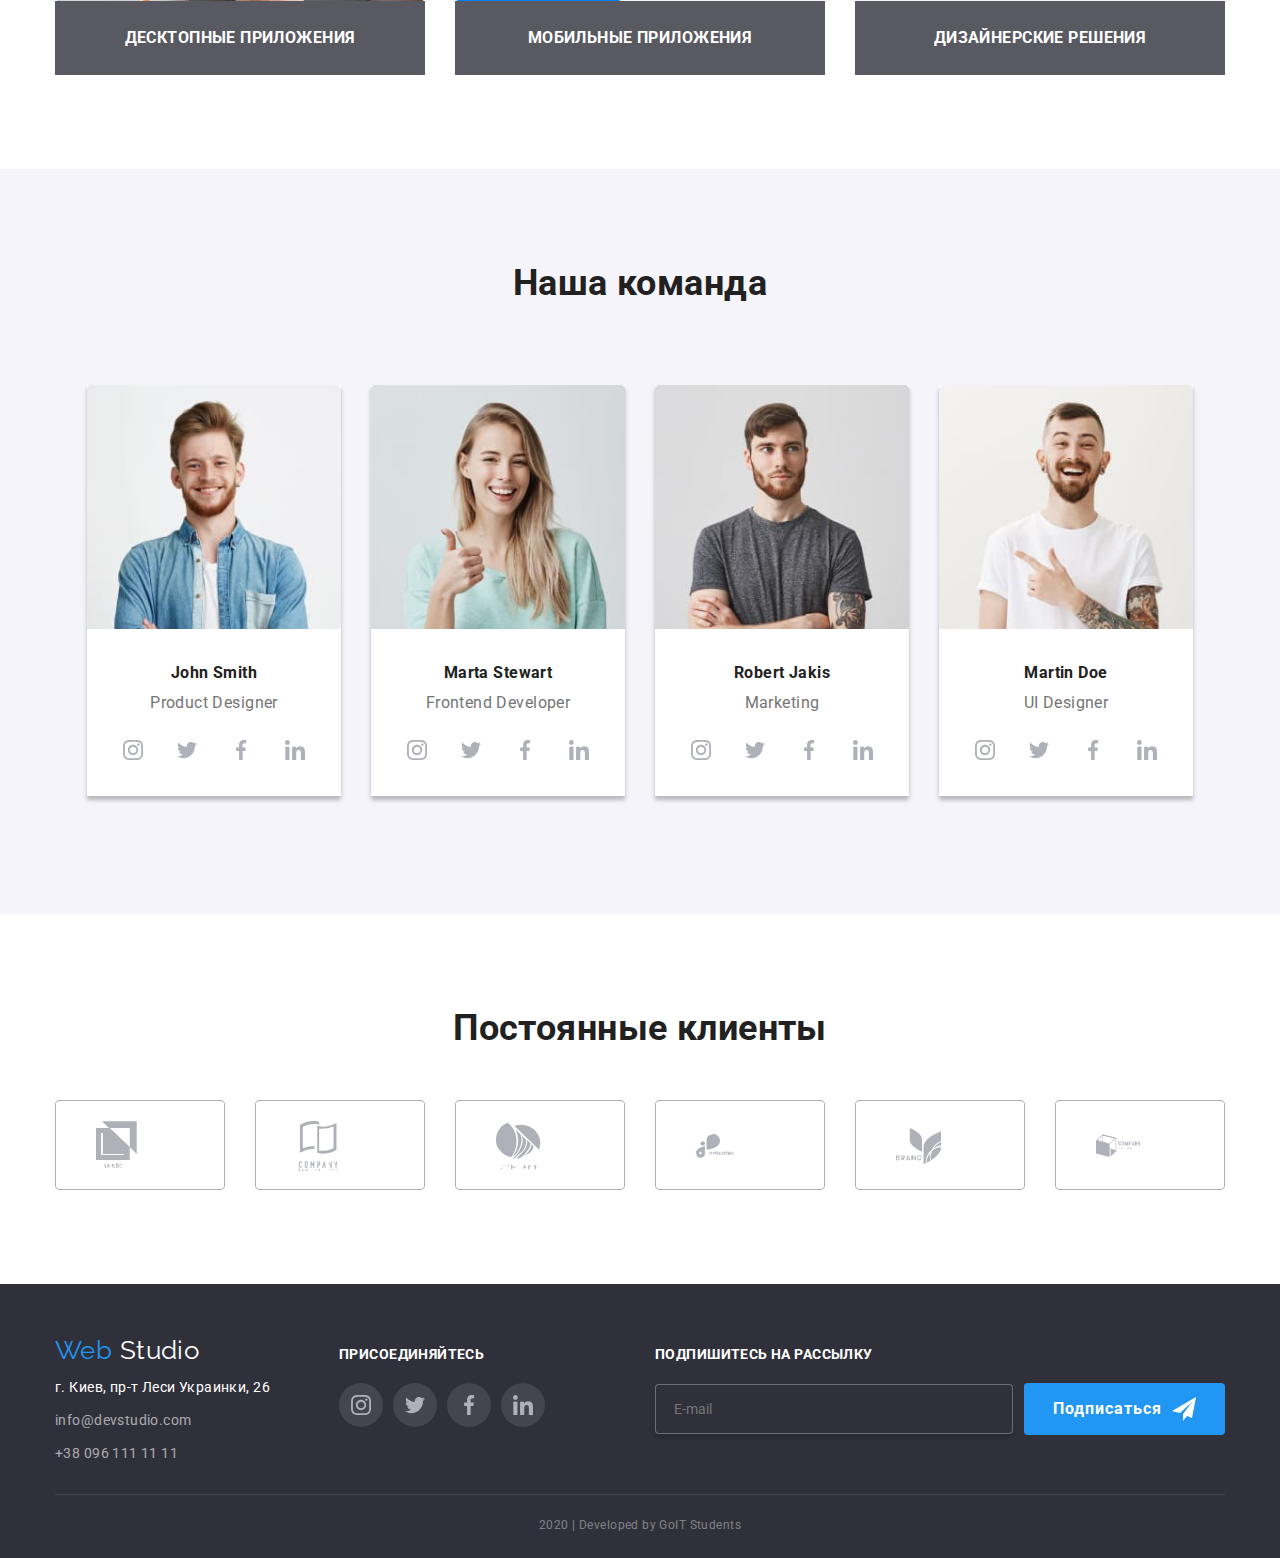
==== commit a966a161: "команда растягивается и сжимается" ====
--- a/index.html
+++ b/index.html
@@ -1,28 +1,48 @@
-  <!DOCTYPE html>
+<!DOCTYPE html>
 <html lang="ru">
   <head>
     <meta charset="UTF-8" />
     <meta name="viewpoint" content="width=device-width, initial-scale=1.0" />
     <title>WEB Studio</title>
-    <link href="https://fonts.googleapis.com/css2?family=Raleway:wght@700&family=Roboto:wght@400;500;700;900&display=swap" rel="stylesheet">
-    <link rel="stylesheet" href="https://cdnjs.cloudflare.com/ajax/libs/modern-normalize/0.6.0/modern-normalize.min.css">
-    <link rel="stylesheet" href="./css/style.css">
+    <link
+      href="https://fonts.googleapis.com/css2?family=Raleway:wght@700&family=Roboto:wght@400;500;700;900&display=swap"
+      rel="stylesheet"
+    />
+    <link
+      rel="stylesheet"
+      href="https://cdnjs.cloudflare.com/ajax/libs/modern-normalize/0.6.0/modern-normalize.min.css"
+    />
+    <link rel="stylesheet" href="./css/style.css" />
   </head>
   <body>
     <header class="section no-padding">
       <div class="container main-nav">
         <!-- <nav> -->
-          <a href="./index.html" class="logo logo-header">Web <span class="logo-span">Studio</span></a>
-          <ul class="site-nav list">
-            <li class="item"><a href="./index.html" class=" link current">
-              
-                <svg width="16" height="12" fill="none" xmlns="http://www.w3.org/2000/svg">
-                  <path d="M15 0H2L0 2v8l2 1h13l1-1V2l-1-2zm0 1L8 7 1 1h14zm0 9H1V2l7 5v0l7-5v8z" fill="#2196F3" /></svg>
-               Студия</a></li>
-            <li class="item"><a href="./portfolio.html" class="link">Портфолио</a></li>
-            <li class="item"><a href="" class="link">Контакты</a></li>
-          </ul>
-        
+        <a href="./index.html" class="logo logo-header"
+          >Web <span class="logo-span">Studio</span></a
+        >
+        <ul class="site-nav list">
+          <li class="item">
+            <a href="./index.html" class="link current">
+              <svg
+                width="16"
+                height="12"
+                fill="none"
+                xmlns="http://www.w3.org/2000/svg"
+              >
+                <path
+                  d="M15 0H2L0 2v8l2 1h13l1-1V2l-1-2zm0 1L8 7 1 1h14zm0 9H1V2l7 5v0l7-5v8z"
+                  fill="#2196F3"
+                />
+              </svg>
+              Студия</a
+            >
+          </li>
+          <li class="item">
+            <a href="./portfolio.html" class="link">Портфолио</a>
+          </li>
+          <li class="item"><a href="#" class="link">Контакты</a></li>
+        </ul>
         <ul class="contacts list">
           <li class="item">
             <a href="mailto:info@devstudio.com" class="contact">
@@ -37,18 +57,17 @@
         </ul>
         <!-- </nav> -->
       </div>
-     
     </header>
     <main>
       <!--Hero-->
       <section class="section hero no-padding overlay">
-        <div class="container ">
-          <h1 class=" hero-title">эффективные решения<br>для вашего бизнеса</h1>
-          <a href="" class="button hero">Заказать услугу</a>
-        </div>
-       
+        <div class="container">
+          <h1 class="hero-title">
+            эффективные решения<br />для вашего бизнеса
+          </h1>
+          <a href="#" class="button hero">Заказать услугу</a>
+        </div>
       </section>
-
       <!--Преимущества-->
       <section class="feature-section section">
         <div class="container">
@@ -64,8 +83,8 @@
             <li class="item icon-clock-1">
               <h3 class="title feature">Пунктуальность</h3>
               <p class="section-text feature">
-                Задача организации, в особенности же рамки и место обучения кадров
-                влечет за собой.
+                Задача организации, в особенности же рамки и место обучения
+                кадров влечет за собой.
               </p>
             </li>
             <li class="item icon-diagram-1">
@@ -84,7 +103,6 @@
             </li>
           </ul>
         </div>
-
       </section>
       <!--Чем мы занимаемся-->
       <section class="section">
@@ -110,218 +128,346 @@
               <h3 class="title-products list">Мобильные приложения</h3>
             </li>
             <li class="item">
-              <img src="./images/our-working-3.jpg" alt="Монитор" width="370"
-              class="products-img" />
+              <img
+                src="./images/our-working-3.jpg"
+                alt="Монитор"
+                width="370"
+                class="products-img"
+              />
               <h3 class="title-products list">Дизайнерские решения</h3>
             </li>
           </ul>
         </div>
-        
       </section>
       <!--Наша команда-->
-      <section class="section-team section">
+      <section class="team section">
         <div class="container">
           <h2 class="section-title">Наша команда</h2>
           <ul class="team-list list">
-
-
-
             <li class="member">
-              <img src="./images/team1.jpg" alt="" width="270"/>
+              <img src="./images/team1.jpg" alt="" width="270" />
               <h3 lang="en" class="team-member list">John Smith</h3>
               <p lang="en" class="team-text list">Product Designer</p>
-<ul class="list social-list">
-  <li class="social-links"><a href="https://www.instagram.com/" aria-label="Ссылка на Инстаграм" class="social-link">
-      <svg class="social-icon">
-        <use href="./images/social/team-social/social-sprite.svg#icon-instagram"></use>
-      </svg></a></li>
-  <li class="social-links"><a href="" aria-label="Ссылка на Твиттер" class="social-link">
-      <svg class="social-icon">
-        <use href="./images/social/team-social/social-sprite.svg#icon-twitter"></use>
-      </svg></a></li>
-  <li class="social-links"><a href="" aria-label="Ссылка на Фейсбук" class="social-link">
-      <svg class="social-icon" g>
-        <use href="./images/social/team-social/social-sprite.svg#icon-facebook"></use>
-      </svg>
-    </a></li>
-  <li class="social-links"><a href="" aria-label="Ссылка на ЛинкидИн" class="social-link">
-      <svg class="social-icon">
-        <use href="./images/social/team-social/social-sprite.svg#icon-linkedin"></use>
-      </svg>
-    </a></li>
-</ul>
-
-
-            </li>
-
-<!-- Делаем соц сети тут -->
-
+              <ul class="list social-list">
+                <li class="social-links">
+                  <a
+                    href="https://www.instagram.com/"
+                    aria-label="Ссылка на Инстаграм"
+                    class="social-link"
+                  >
+                    <svg class="social-icon">
+                      <use
+                        href="./images/social/team-social/social-sprite.svg#icon-instagram"
+                      ></use></svg
+                  ></a>
+                </li>
+                <li class="social-links">
+                  <a href="#" aria-label="Ссылка на Твиттер" class="social-link">
+                    <svg class="social-icon">
+                      <use
+                        href="./images/social/team-social/social-sprite.svg#icon-twitter"
+                      ></use></svg
+                  ></a>
+                </li>
+                <li class="social-links">
+                  <a href="#" aria-label="Ссылка на Фейсбук" class="social-link">
+                    <svg class="social-icon">
+                      <use
+                        href="./images/social/team-social/social-sprite.svg#icon-facebook"
+                      ></use>
+                    </svg>
+                  </a>
+                </li>
+                <li class="social-links">
+                  <a
+                    href="#"
+                    aria-label="Ссылка на ЛинкидИн"
+                    class="social-link"
+                  >
+                    <svg class="social-icon">
+                      <use
+                        href="./images/social/team-social/social-sprite.svg#icon-linkedin"
+                      ></use>
+                    </svg>
+                  </a>
+                </li>
+              </ul>
+            </li>
 
             <li class="member">
               <img src="./images/team2.jpg" alt="" width="270" />
-              <h3 lang="en" class="team-member list">Marta Stewart</h3>
-              <p lang="en" class="team-text list">Frontend Developer</p>
-              <ul class="list social-list">
-                <li class="social-links" ><a href="https://www.instagram.com/" aria-label="Ссылка на Инстаграм" class="social-link">
-                    <svg class="social-icon">
-                      <use href="./images/social/team-social/social-sprite.svg#icon-instagram"></use>
-                    </svg></a></li>
-                <li class="social-links"><a href="" aria-label="Ссылка на Твиттер" class="social-link">
-                    <svg class="social-icon">
-                      <use href="./images/social/team-social/social-sprite.svg#icon-twitter"></use>
-                    </svg></a></li>
-                <li class="social-links"><a href="" aria-label="Ссылка на Фейсбук" class="social-link">
-                    <svg class="social-icon" g>
-                      <use href="./images/social/team-social/social-sprite.svg#icon-facebook"></use>
-                    </svg>
-                  </a></li>
-                <li class="social-links"><a href="" aria-label="Ссылка на ЛинкидИн" class="social-link">
-                    <svg class="social-icon">
-                      <use href="./images/social/team-social/social-sprite.svg#icon-linkedin"></use>
-                    </svg>
-                  </a></li>
-              </ul>
+              <div>
+                <h3 lang="en" class="team-member list">Marta Stewart</h3>
+                <p lang="en" class="team-text list">Frontend Developer</p>
+                <ul class="list social-list">
+                  <li class="social-links">
+                    <a href="https://www.instagram.com/" aria-label="Ссылка на Инстаграм" class="social-link">
+                      <svg class="social-icon">
+                        <use href="./images/social/team-social/social-sprite.svg#icon-instagram"></use>
+                      </svg></a>
+                  </li>
+                  <li class="social-links">
+                    <a href="#" aria-label="Ссылка на Твиттер" class="social-link">
+                      <svg class="social-icon">
+                        <use href="./images/social/team-social/social-sprite.svg#icon-twitter"></use>
+                      </svg></a>
+                  </li>
+                  <li class="social-links">
+                    <a href="#" aria-label="Ссылка на Фейсбук" class="social-link">
+                      <svg class="social-icon">
+                        <use href="./images/social/team-social/social-sprite.svg#icon-facebook"></use>
+                      </svg>
+                    </a>
+                  </li>
+                  <li class="social-links">
+                    <a href="#" aria-label="Ссылка на ЛинкидИн" class="social-link">
+                      <svg class="social-icon">
+                        <use href="./images/social/team-social/social-sprite.svg#icon-linkedin"></use>
+                      </svg>
+                    </a>
+                  </li>
+                </ul>
+              </div>
             </li>
             <li class="member">
               <img src="./images/team3.jpg" alt="" width="270" />
               <h3 lang="en" class="team-member list">Robert Jakis</h3>
               <p lang="en" class="team-text list">Marketing</p>
               <ul class="list social-list">
-                <li class="social-links"><a href="https://www.instagram.com/" aria-label="Ссылка на Инстаграм" class="social-link">
-                    <svg class="social-icon">
-                      <use href="./images/social/team-social/social-sprite.svg#icon-instagram"></use>
-                    </svg></a></li>
-                <li class="social-links"><a href="" aria-label="Ссылка на Твиттер" class="social-link">
-                    <svg class="social-icon">
-                      <use href="./images/social/team-social/social-sprite.svg#icon-twitter"></use>
-                    </svg></a></li>
-                <li class="social-links"><a href="" aria-label="Ссылка на Фейсбук" class="social-link">
-                    <svg class="social-icon" g>
-                      <use href="./images/social/team-social/social-sprite.svg#icon-facebook"></use>
-                    </svg>
-                  </a></li>
-                <li class="social-links"><a href="" aria-label="Ссылка на ЛинкидИн" class="social-link">
-                    <svg class="social-icon">
-                      <use href="./images/social/team-social/social-sprite.svg#icon-linkedin"></use>
-                    </svg>
-                  </a></li>
-              </ul> 
+                <li class="social-links">
+                  <a
+                    href="https://www.instagram.com/"
+                    aria-label="Ссылка на Инстаграм"
+                    class="social-link"
+                  >
+                    <svg class="social-icon">
+                      <use
+                        href="./images/social/team-social/social-sprite.svg#icon-instagram"
+                      ></use></svg
+                  ></a>
+                </li>
+                <li class="social-links">
+                  <a href="#" aria-label="Ссылка на Твиттер" class="social-link">
+                    <svg class="social-icon">
+                      <use
+                        href="./images/social/team-social/social-sprite.svg#icon-twitter"
+                      ></use></svg
+                  ></a>
+                </li>
+                <li class="social-links">
+                  <a href="#" aria-label="Ссылка на Фейсбук" class="social-link">
+                    <svg class="social-icon">
+                      <use
+                        href="./images/social/team-social/social-sprite.svg#icon-facebook"
+                      ></use>
+                    </svg>
+                  </a>
+                </li>
+                <li class="social-links">
+                  <a
+                    href="#"
+                    aria-label="Ссылка на ЛинкидИн"
+                    class="social-link"
+                  >
+                    <svg class="social-icon">
+                      <use
+                        href="./images/social/team-social/social-sprite.svg#icon-linkedin"
+                      ></use>
+                    </svg>
+                  </a>
+                </li>
+              </ul>
             </li>
             <li class="member">
               <img src="./images/team4.jpg" alt="" width="270" />
               <h3 lang="en" class="team-member list">Martin Doe</h3>
               <p lang="en" class="team-text list">UI Designer</p>
               <ul class="list social-list">
-                <li class="social-links"><a href="https://www.instagram.com/" aria-label="Ссылка на Инстаграм" class="social-link">
-                    <svg class="social-icon">
-                      <use href="./images/social/team-social/social-sprite.svg#icon-instagram"></use>
-                    </svg></a></li>
-                <li class="social-links"><a href="" aria-label="Ссылка на Твиттер" class="social-link">
-                    <svg class="social-icon">
-                      <use href="./images/social/team-social/social-sprite.svg#icon-twitter"></use>
-                    </svg></a></li>
-                <li class="social-links"><a href="" aria-label="Ссылка на Фейсбук" class="social-link">
-                    <svg class="social-icon" g>
-                      <use href="./images/social/team-social/social-sprite.svg#icon-facebook"></use>
-                    </svg>
-                  </a></li>
-                <li class="social-links"><a href="" aria-label="Ссылка на ЛинкидИн" class="social-link">
-                    <svg class="social-icon">
-                      <use href="./images/social/team-social/social-sprite.svg#icon-linkedin"></use>
-                    </svg>
-                  </a></li>
+                <li class="social-links">
+                  <a
+                    href="https://www.instagram.com/"
+                    aria-label="Ссылка на Инстаграм"
+                    class="social-link"
+                  >
+                    <svg class="social-icon">
+                      <use
+                        href="./images/social/team-social/social-sprite.svg#icon-instagram"
+                      ></use></svg
+                  ></a>
+                </li>
+                <li class="social-links">
+                  <a href="#" aria-label="Ссылка на Твиттер" class="social-link">
+                    <svg class="social-icon">
+                      <use
+                        href="./images/social/team-social/social-sprite.svg#icon-twitter"
+                      ></use></svg
+                  ></a>
+                </li>
+                <li class="social-links">
+                  <a href="#" aria-label="Ссылка на Фейсбук" class="social-link">
+                    <svg class="social-icon">
+                      <use
+                        href="./images/social/team-social/social-sprite.svg#icon-facebook"
+                      ></use>
+                    </svg>
+                  </a>
+                </li>
+                <li class="social-links">
+                  <a
+                    href="#"
+                    aria-label="Ссылка на ЛинкидИн"
+                    class="social-link"
+                  >
+                    <svg class="social-icon">
+                      <use
+                        href="./images/social/team-social/social-sprite.svg#icon-linkedin"
+                      ></use>
+                    </svg>
+                  </a>
+                </li>
               </ul>
             </li>
           </ul>
         </div>
-
       </section>
       <!--Постоянные клиенты-->
       <section class="section">
         <div class="container">
-          <h2  class="section-title">Постоянные клиенты</h2>
+          <h2 class="section-title">Постоянные клиенты</h2>
           <ul class="list logo-list">
-            <li class="logo-item"> <a href="" class="logo-link">
-              <svg class="logo-svg" >
-                <use href="./images/logos/logo-sprite.svg#logo-1" class="logo1-icon"></use>
-              </svg>
-              </a>
-            </li>
-            <li class="logo-item"> <a href="" class="logo-link">
-              <svg class="logo-svg" >
-                <use href="./images/logos/logo-sprite.svg#logo-2" class="logo2-icon"></use>
-              </svg>
-              </a>
-            </li>
-            <li class="logo-item"> <a href="" class="logo-link">
-              <svg class="logo-svg" >
-                <use href="./images/logos/logo-sprite.svg#logo-3" class="logo3-icon"></use>
-              </svg>
-              </a>
-            </li>
-            <li class="logo-item"> <a href="" class="logo-link">
-              <svg class="logo-svg" >
-                <use href="./images/logos/logo-sprite.svg#logo-4" class="logo4-icon"></use>
-              </svg>
-              </a>
-            </li>
-            <li class="logo-item"> <a href="" class="logo-link">
-              <svg class="logo-svg" >
-                <use href="./images/logos/logo-sprite.svg#logo-5" class="logo5-icon"></use>
-              </svg>
-              </a>
-            </li>
-            <li class="logo-item"> <a href="" class="logo-link">
-              <svg class="logo-svg" >
-                <use href="./images/logos/logo-sprite.svg#logo-6" class="logo6-icon"></use>
-              </svg>
+            <li class="logo-item">
+              <a href="#" class="logo-link">
+                <svg class="logo-svg" width="44.62px">
+                  <use
+                    href="./images/logos/logo-sprite.svg#logo-1"
+                    class="logo1-icon"
+                  ></use>
+                </svg>
+              </a>
+            </li>
+            <li class="logo-item">
+              <a href="#" class="logo-link">
+                <svg class="logo-svg">
+                  <use
+                    href="./images/logos/logo-sprite.svg#logo-2"
+                    class="logo2-icon"
+                  ></use>
+                </svg>
+              </a>
+            </li>
+            <li class="logo-item">
+              <a href="#" class="logo-link">
+                <svg class="logo-svg">
+                  <use
+                    href="./images/logos/logo-sprite.svg#logo-3"
+                    class="logo3-icon"
+                  ></use>
+                </svg>
+              </a>
+            </li>
+            <li class="logo-item">
+              <a href="#" class="logo-link">
+                <svg class="logo-svg">
+                  <use
+                    href="./images/logos/logo-sprite.svg#logo-4"
+                    class="logo4-icon"
+                  ></use>
+                </svg>
+              </a>
+            </li>
+            <li class="logo-item">
+              <a href="#" class="logo-link">
+                <svg class="logo-svg">
+                  <use
+                    href="./images/logos/logo-sprite.svg#logo-5"
+                    class="logo5-icon"
+                  ></use>
+                </svg>
+              </a>
+            </li>
+            <li class="logo-item">
+              <a href="#" class="logo-link">
+                <svg class="logo-svg">
+                  <use
+                    href="./images/logos/logo-sprite.svg#logo-6"
+                    class="logo6-icon"
+                  ></use>
+                </svg>
               </a>
             </li>
           </ul>
-
         </div>
       </section>
     </main>
     <footer>
       <div class="container footer-container">
         <div class="footer-left">
-          <a href="./index.html" class="logo logo-footer">Web <span class="logofooter-span">Studio</span></a>
-          <address><p class="address">г. Киев, пр-т Леси Украинки, 26</p></address>
-          <a href="mailto:info@devstudio.com" class="footer-contact">info@devstudio.com</a>
-          <a href="tel:+380961111111" class="footer-contact">+38 096 111 11 11</a>
+          <a href="./index.html" class="logo logo-footer"
+            >Web <span class="logofooter-span">Studio</span></a>
+          <address>
+            <p class="address">г. Киев, пр-т Леси Украинки, 26</p>
+          </address>
+          <a href="mailto:info@devstudio.com" class="footer-contact"
+            >info@devstudio.com</a>
+          <a href="tel:+380961111111" class="footer-contact"
+            >+38 096 111 11 11</a
+          >
         </div>
         <div class="footer-center">
           <p class="footer-p">присоединяйтесь</p>
           <ul class="list social-list">
-            <li class="social-links"><a href="https://www.instagram.com/" aria-label="Ссылка на Инстаграм" class="social-link">
+            <li class="social-links">
+              <a
+                href="https://www.instagram.com/"
+                aria-label="Ссылка на Инстаграм"
+                class="social-link"
+              >
                 <svg class="social-icon">
-                  <use href="./images/social/team-social/social-sprite.svg#icon-instagram"></use>
-                </svg></a></li>
-            <li class="social-links"><a href="" aria-label="Ссылка на Твиттер" class="social-link">
+                  <use
+                    href="./images/social/team-social/social-sprite.svg#icon-instagram"
+                  ></use></svg></a>
+            </li>
+            <li class="social-links">
+              <a href="#" aria-label="Ссылка на Твиттер" class="social-link">
                 <svg class="social-icon">
-                  <use href="./images/social/team-social/social-sprite.svg#icon-twitter"></use>
-                </svg></a></li>
-            <li class="social-links"><a href="" aria-label="Ссылка на Фейсбук" class="social-link">
-                <svg class="social-icon" g>
-                  <use href="./images/social/team-social/social-sprite.svg#icon-facebook"></use>
-                </svg>
-              </a></li>
-            <li class="social-links"><a href="" aria-label="Ссылка на ЛинкидИн" class="social-link">
+                  <use
+                    href="./images/social/team-social/social-sprite.svg#icon-twitter"
+                  ></use></svg></a>
+            </li>
+            <li class="social-links">
+              <a href="#" aria-label="Ссылка на Фейсбук" class="social-link">
                 <svg class="social-icon">
-                  <use href="./images/social/team-social/social-sprite.svg#icon-linkedin"></use>
-                </svg>
-              </a></li>
+                  <use
+                    href="./images/social/team-social/social-sprite.svg#icon-facebook"
+                  ></use>
+                </svg>
+              </a>
+            </li>
+            <li class="social-links">
+              <a href="#" aria-label="Ссылка на ЛинкидИн" class="social-link">
+                <svg class="social-icon">
+                  <use
+                    href="./images/social/team-social/social-sprite.svg#icon-linkedin"
+                  ></use>
+                </svg>
+              </a>
+            </li>
           </ul>
-        </div>  
-          <div class="footer-right">
-            <p class="footer-p">Подпишитесь на рассылку</p>
-            <form class="form">
-              <input type="text" name="email" placeholder="E-mail" class="border-input">  
-              <a href="" class="button submit"> Подписаться</a>
-              <!-- <input type="submit" value="Подписаться" class="button submit icon"> -->
-            </form>
-          </div>
-        </div>
+        </div>
+        <div class="footer-right">
+          <p class="footer-p">Подпишитесь на рассылку</p>
+          <form class="form">
+            <input
+              type="text"
+              name="email"
+              placeholder="E-mail"
+              class="border-input"
+            />
+            <a href="#" class="button submit"> Подписаться</a>
+            <!-- <input type="submit" value="Подписаться" class="button submit icon"> -->
+          </form>
+        </div>
+      </div>
       <p class="developed list">2020 | Developed by GoIT Students</p>
     </footer>
   </body>
--- a/css/style.css
+++ b/css/style.css
@@ -1,26 +1,3 @@
-/* Primary bg #E5E5E5
-/* Secondary bg #E5E5E5 */
-/* h1 #212121
-p #757575;
-кнопки текст color: #FFFFFF и color: #212121
-фон кнопки #2196F3;
-Corner Radius: 4px
-
-цвет при наведении на карточку rgba(33, 150, 243, 0.9) */
-/* html {
-  box-sizing: border-box;
-}
-*,
-*::before,
-*::after {
-  box-sizing: inherit;
-}
-img {
-  display: block;
-  max-width: 100%;
-  height: auto;
-} */
-
 :root {
   --primary-text-color: #757575;
   --title-text-color: #212121;
@@ -38,17 +15,14 @@
   --border-delimiter: rgba(255, 255, 255, 0.1);
   --border-portfolio-card: #eee;
   --top-line: #ececec;
-
-  }
+}
   
 body {
   color: var(--primary-text-color);
-
   font-family: 'Roboto', sans-serif;
   font-size: 14px;
   line-height: 1.2;
   letter-spacing: 0.03em;
-
   margin: 0;
 }
 
@@ -59,46 +33,41 @@
   padding-left: 0;
   margin-left: 0;
   margin-right: 0;
-  }
+}
 
 a {
   text-decoration: none;
-  
 }
 
 .section {
   /* outline: 2px solid red; */
-  padding: 94px 0px;
+  padding: 94px 0;
 }
 
 .container {
   margin-left: auto;
   margin-right: auto;
-  width: 1200px;
+  width: 100%;
+  max-width: 1200px;
   padding-left: 15px;
   padding-right: 15px;
-
   /* outline: 1px solid green; */
-
-}
-
-header .section {
+}
+
+/* header .section {
   padding-top: 25px;
   padding-bottom: 25px;
-}
+} */
 
 .no-padding {
   padding-top: 0;
   padding-bottom: 0;
 }
 
-
-
 /* Title */
 
 h1, h2, h3, h4, h5, h6 {
   color: var(--title-text-color);
-
   font-weight: 700;
 }
 
@@ -122,7 +91,6 @@
 
   color: var(--secondary-text-color);
   background-color: var(--background-grey);
-
   text-transform: uppercase;
   text-align: center;
 }
@@ -133,27 +101,23 @@
   text-align: center;
 }
 
-
- 
 /* Text */
 
 .section-text{
   line-height: 1.71;
 }
 
-
 /* Button */
 
 .button {
-  color: var(--title-text-color);
-  background-color: var(--filter-bg-color);
-
   display: inline-block;
   /* min-width: 200px; */
   border-radius: 4px;
   border: 1px solid transparent;
   padding: 10px 32px;
 
+  color: var(--title-text-color);
+  background-color: var(--filter-bg-color);
   font-family: inherit;
   font-weight: 500;
   font-size: 16px;
@@ -165,7 +129,6 @@
 button:focus {
   color: var(--secondary-text-color);
   background-color: var(--accent-color);
-  
 }
 
 .button.primary {
@@ -193,7 +156,6 @@
 .button.secondary:focus {
  background-color: var(--accent-color);
  color: var(--secondary-text-color);
-
 }
 
 .button.submit {
@@ -220,21 +182,19 @@
   content: "";
 }
 
-.button > .icon {
-
- }
-
 /* Header */
+
 header {
   margin: 0;
 }
+
 .main-nav {
   display: flex;
   align-items: center;
 }
+
 .logo {
   display: block;
-
 
   color: var(--accent-color);
   font-family: raleway, sans-serif;
@@ -246,6 +206,7 @@
   padding-top: 25px;
   padding-bottom: 25px;
 }
+
 .logo  a{
   display: block;
 }
@@ -266,7 +227,6 @@
   color: var(--title-text-color);
   letter-spacing: 0.02em;
   font-weight: 500;
-
   /* outline: 1px solid rgb(12, 12, 0);
   background-color: rgb(233, 212, 144); */
 }
@@ -279,6 +239,7 @@
   display: flex;
   margin-left: 85px;
 }
+
 .contacts .item {
   display: flex;
   align-items: center;
@@ -286,6 +247,7 @@
   /* outline: 1px solid rgb(12, 12, 0);
   background-color: rgb(233, 212, 144); */
 }
+
 .site-nav .item + .item {
   margin-left: 50px;
 }
@@ -293,18 +255,17 @@
 .contacts .item + .item {
   margin-left: 30px;
 }
+
 .contacts {
     display: flex;
     flex-direction: row;
     align-items: center;
-
     margin-left: auto;
 }
 
  .contact {
   display: inline-flex;
   align-items: center;
- 
   padding-top: 32px;
   padding-bottom: 32px;
 
@@ -313,22 +274,23 @@
   letter-spacing: 0.02em;
   text-decoration: none;
 }
+
 .contact + .contact {
   margin-left: 50px;
 }
 
 .contacts > .item::before {
   margin-right: 10px;
- 
   content: "";
   width: 16px;
   height: 12px;
-
-}
+}
+
 .contacts > .item:nth-child(1)::before {
   width: 16px;
   height: 12px;
-  /* background-image: url(../images/envelope.svg); */
+  background-image: url(../images/envelope.svg);
+  
 }
 
 .contacts > .item:nth-child(2)::before {
@@ -339,19 +301,21 @@
 
 .contacts .link:hover::before {
   color: var(--accent-color);
+  fill: var(--accent-color);
 }
 
 .site-nav .link:hover,
 .site-nav .link:focus {
   color: var(--accent-color);
 }
+
 a.link.current      {
-color: var(--accent-color);
+  color: var(--accent-color);
 }
 
 .contacts .contact:hover,
 .contacts .contact:focus {
-color: var(--accent-color);
+  color: var(--accent-color);
 }
 
 /* Hero */
@@ -371,7 +335,6 @@
   background-size: cover;
   background-repeat: no-repeat;
   background-position: center;
-
   background-image: linear-gradient(
     to right,
     var(--background-grey), 
@@ -402,7 +365,6 @@
   letter-spacing: 0.06em;
 }
 
-
 /* Feature section */
 
 .feature-section {
@@ -424,11 +386,13 @@
   margin-top: 0;
   margin-bottom: 0;
 }
+
 ul .feature.list {
   padding-left: 0;
 }
 
 /* Feature-list */
+
 .feature-list {
   display: flex;
   flex-wrap: wrap;
@@ -447,7 +411,6 @@
   content: "";
   height: 120px;
   
-  
   background-color: var(--secondary-bg-color);
   border-radius: 4px;
   background-repeat: no-repeat;
@@ -491,6 +454,7 @@
 }
 
 /* Our-products */
+
 .our-products {
   display: flex;
   flex-wrap: wrap;
@@ -511,18 +475,18 @@
   display: block;
 }
 
-
 /* Team */
-.section-team {
+
+.team {
   background-color: var(--secondary-bg-color);
 }
 
-.section-team img {
+.team img {
   margin: 0 0 30px 0;
+  max-width: 100%
 }
 
 .team-member h3{
-  
   margin-top: 0;
   margin-bottom: 10px;
 
@@ -542,19 +506,19 @@
 }
 
 .member {
+  width: calc((100% - 30px * 3) / 4);
   background-color: var(--primary-bg-color);
   text-align: center;
 
-  box-shadow: 0px 4px 4px rgba(0, 0, 0, 0.25);
+  box-shadow: 0 4px 4px rgba(0, 0, 0, 0.25);
 }
 .social-list {
   display: flex;
+  flex-wrap: wrap;
   justify-content: center;
   padding-bottom: 24px;
 }
-.social-links:hover {
-/* fill: #fff; */
-}
+
 .social-links:not(:last-child) {
   margin-right: 10px;
   
@@ -562,9 +526,12 @@
 .social-link:hover,
 .social-link:focus {
   background-color: var(--accent-color);
-  /* fill: #fff; */
-}
-
+  fill: #fff;
+}
+
+.social-link:hover .social-icon {
+  fill: #fff;
+}
 .social-link {
   display: flex;
   justify-content: center;
@@ -576,21 +543,23 @@
 
 .social-icon {
   display: block;
-  --color1: #afb1b8;
+  fill: #afb1b8;
   width: 20px;
   height: 20px;
 }
 
 .social-icon:hover {
   fill: #fff;
-  color: #fff;
-}
+}
+
 /* team-list */
 
 .team-list {
   display: flex;
   flex-wrap: wrap;
-}
+  padding: 30px 32px 24px;
+}
+
 .team-list .member {
   margin-right: 30px;
 }
@@ -599,7 +568,6 @@
   margin-right: 0;
 }
 
-
 /* Clientes */
 .clients {
   display: flex;
@@ -607,11 +575,11 @@
 }
 
 .clients .client {
-  width: calc ((100% - 5*30px) / 6);
+  width: calc((100% - 5*30px) / 6);
   margin-right: 30px;
 }
 
-.clients .client:nth-child(6n) {
+.clients .client:last-child {
   margin-right: 0;
 }
 
@@ -624,6 +592,7 @@
   border: none;
   fill: var(--accent-color);
 }
+
 .instagram-team {
   width: 44px;
   height: 44px;
@@ -642,6 +611,7 @@
   border: 1px solid #AFB1B8;
   padding: 20px 40px;
 }
+
 .logo-item:not(:last-child) {
   margin-right: 30px;
 }
@@ -649,25 +619,11 @@
 .logo-item:hover,
 .logo-item :focus {
   border: 1px solid var(--accent-color);
-
-}
-
-
-            .svg-item-clients {
-              fill: #afb1b8;
-              transition-duration: 500ms;
-            }
-
-            .our-usual-client-li:focus .svg-item-clients,
-            .our-usual-client-li:hover .svg-item-clients {
-              fill: var(--accent-color);
-            }
-
-}
+}
+
 .logo-link {
     display: block;
     justify-content: center;
-
 }
 
 .logo-svg {
@@ -677,13 +633,13 @@
   height: 50px;
 }
 
-
 .logo-svg:hover,
 .logo-svg:focus {
     fill: var(--accent-color);
 }
+
 .logo1-icon:hover {
-    fill: var(--accent-color);
+  fill: var(--accent-color);
 }
 
 /* Footer */
@@ -693,7 +649,6 @@
 
 address {
   color: var(--secondary-text-color);
-
   font-style: normal;
   line-height: 1.71;
 }
@@ -702,14 +657,12 @@
   padding-top: 48px;
   align-items: baseline;
   margin-bottom: 28px;
-
   display: flex;
   flex-direction: row;
   justify-content: space-between;
 }
 
 .footer-left {
-
   margin-right: 69px;
 }
 
@@ -749,11 +702,13 @@
   margin-top: 0;
   margin-bottom: 10px;
 }
+
 .address,
 .footer-contact:not(:last-child) {
   margin-bottom: 9px;
   margin-top: 0;
 }
+
 .footer-p {
   margin-bottom: 21px;
 
@@ -764,11 +719,10 @@
 
 .border-input {
   padding: 12px 18px;
-
   min-width: 358px;
   min-height: 50px;
   border: 1px solid var(--border-input-email);
-  box-shadow: 0px 4px 4px var(--border-input-email-shaddow);
+  box-shadow: 0 4px 4px var(--border-input-email-shaddow);
   border-radius: 4px;
 
   background-color: var(--footer-bg-color);
@@ -779,16 +733,15 @@
 } */
 
 .developed {
-  width: 1170px;
+  width: 100%;
+  max-width: 1170px;
   margin-left: auto;
   margin-right: auto;
   padding-top: 18px;
   padding-bottom: 21px;
-
   border-top: 1px solid var(--border-delimiter);
 
   color: var(--last-text-color);
-
   font-size: 12px;
   line-height: 2;
   text-align: center;
@@ -815,7 +768,6 @@
   border-left: 1px solid var(--border-portfolio-card);
   border-right: 1px solid var(--border-portfolio-card);
   border-bottom: 1px solid var(--border-portfolio-card);
-
 }
 
 /* .filter-button:nth-child(5n) {
@@ -824,9 +776,9 @@
 
 .cover-p {
   padding: 63px 24px;
+
   background-color: var(--background-blue);
   color: var(--secondary-text-color);
-
   font-size: 18px;
   line-height: 1.56;
 }
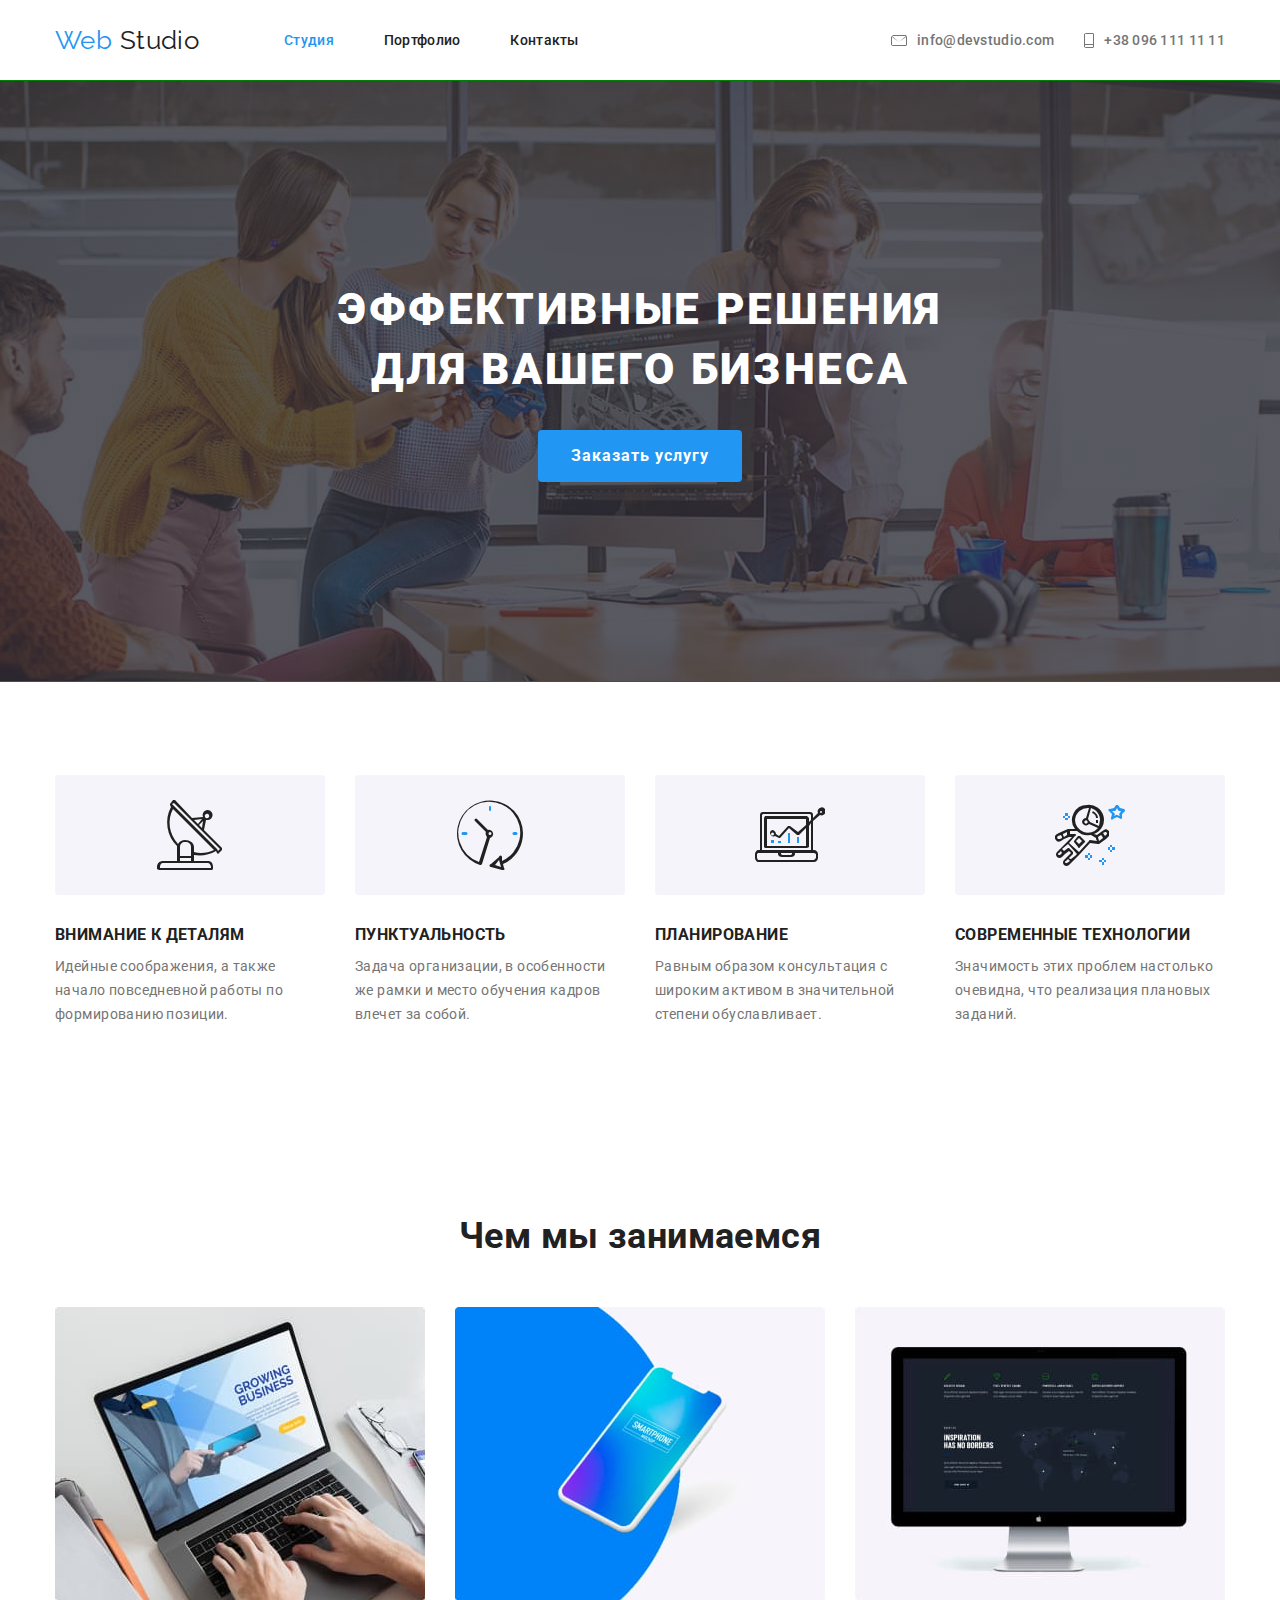
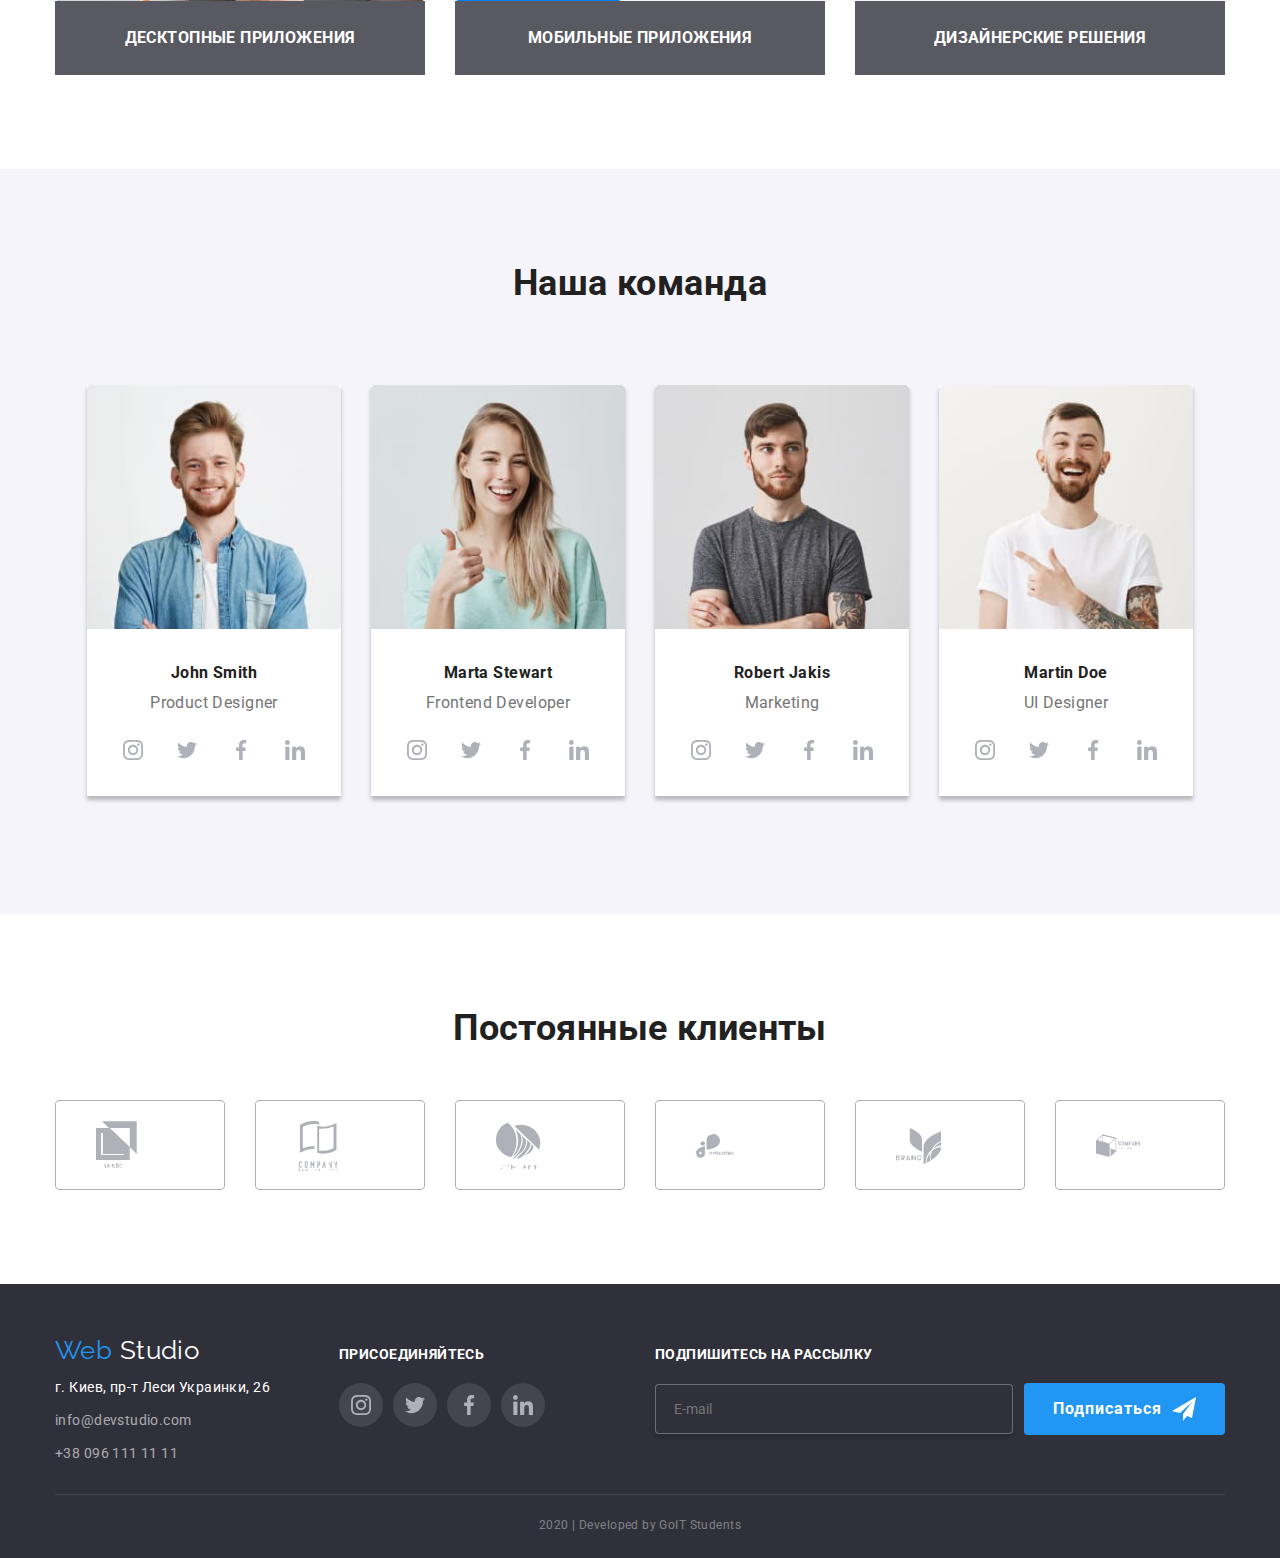
==== commit 96839e47: "Добвалены иконки контактов через svg" ====
--- a/index.html
+++ b/index.html
@@ -19,24 +19,12 @@
       <div class="container main-nav">
         <!-- <nav> -->
         <a href="./index.html" class="logo logo-header"
-          >Web <span class="logo-span">Studio</span></a
-        >
+          >Web <span class="logo-span">Studio</span></a>
         <ul class="site-nav list">
           <li class="item">
             <a href="./index.html" class="link current">
-              <svg
-                width="16"
-                height="12"
-                fill="none"
-                xmlns="http://www.w3.org/2000/svg"
-              >
-                <path
-                  d="M15 0H2L0 2v8l2 1h13l1-1V2l-1-2zm0 1L8 7 1 1h14zm0 9H1V2l7 5v0l7-5v8z"
-                  fill="#2196F3"
-                />
-              </svg>
-              Студия</a
-            >
+              Студия
+            </a>
           </li>
           <li class="item">
             <a href="./portfolio.html" class="link">Портфолио</a>
@@ -46,11 +34,16 @@
         <ul class="contacts list">
           <li class="item">
             <a href="mailto:info@devstudio.com" class="contact">
+              <svg width="16" height="12" xmlns="http://www.w3.org/2000/svg">
+                <path d="M15 0H2L0 2v8l2 1h13l1-1V2l-1-2zm0 1L8 7 1 1h14zm0 9H1V2l7 5v0l7-5v8z"/>
+              </svg>
               info@devstudio.com
             </a>
           </li>
           <li class="item">
             <a href="tel:+380961111111" class="contact">
+              <svg width="10" height="15" xmlns="http://www.w3.org/2000/svg">
+                <path d="M9 0H2L0 1v13l2 1h7l1-1V1L9 0zM2 1h7v10H1V1h1zm7 13H1v-2h8v2z"/></svg>
               +38 096 111 11 11
             </a>
           </li>
--- a/css/style.css
+++ b/css/style.css
@@ -279,24 +279,33 @@
   margin-left: 50px;
 }
 
-.contacts > .item::before {
+/* .contacts > .item::before {
   margin-right: 10px;
   content: "";
   width: 16px;
   height: 12px;
-}
-
-.contacts > .item:nth-child(1)::before {
+} */
+
+.contact svg {
+  margin-right: 10px;
+  fill: var(--primary-text-color);
+}
+
+.contacts .contact:hover,
+.contacts .contact:focus {
+  fill: var(--accent-color);
+}
+
+/* .contacts > .item:nth-child(1)::before {
   width: 16px;
   height: 12px;
   background-image: url(../images/envelope.svg);
-  
-}
-
-.contacts > .item:nth-child(2)::before {
+} */
+
+/* .contacts > .item:nth-child(2)::before {
   width: 10px;
   height: 15px;
-  background-image: url(../images/phone.svg);
+  background-image: url(../images/phone.svg); */
 }
 
 .contacts .link:hover::before {
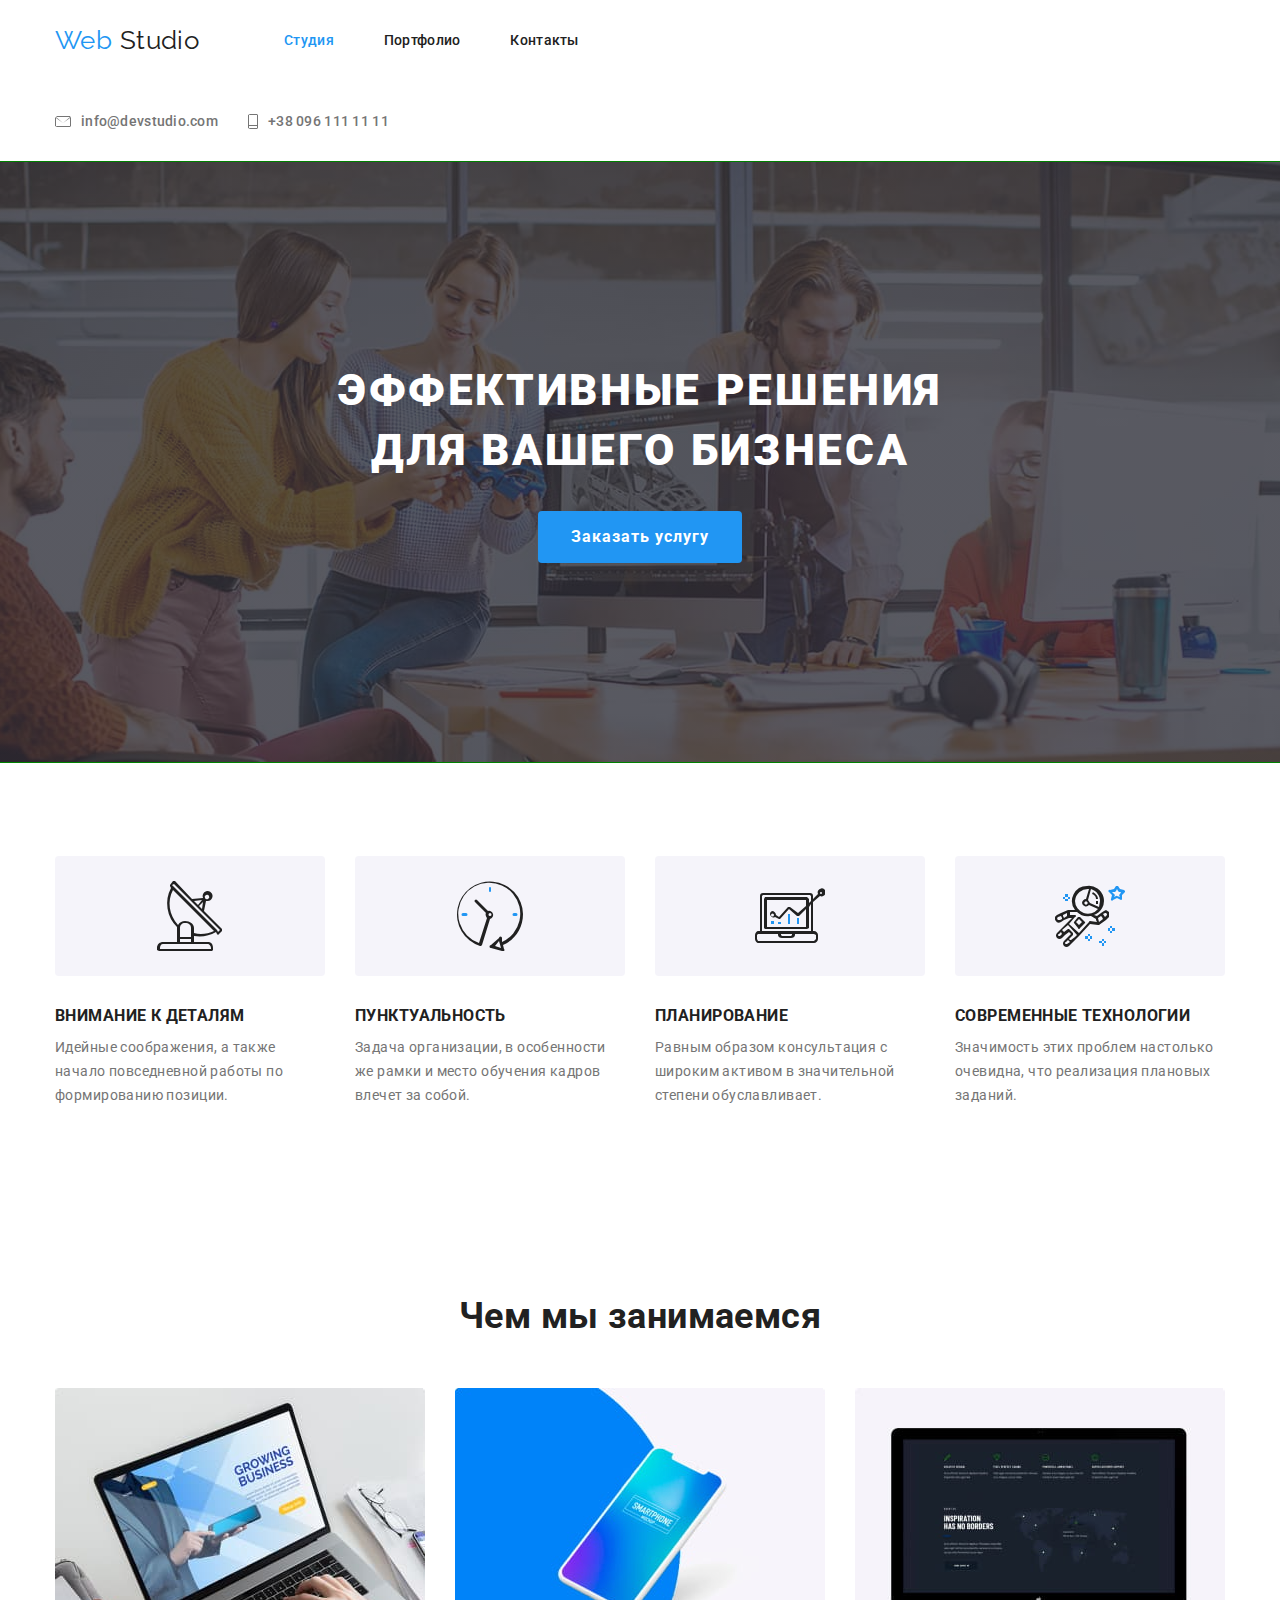
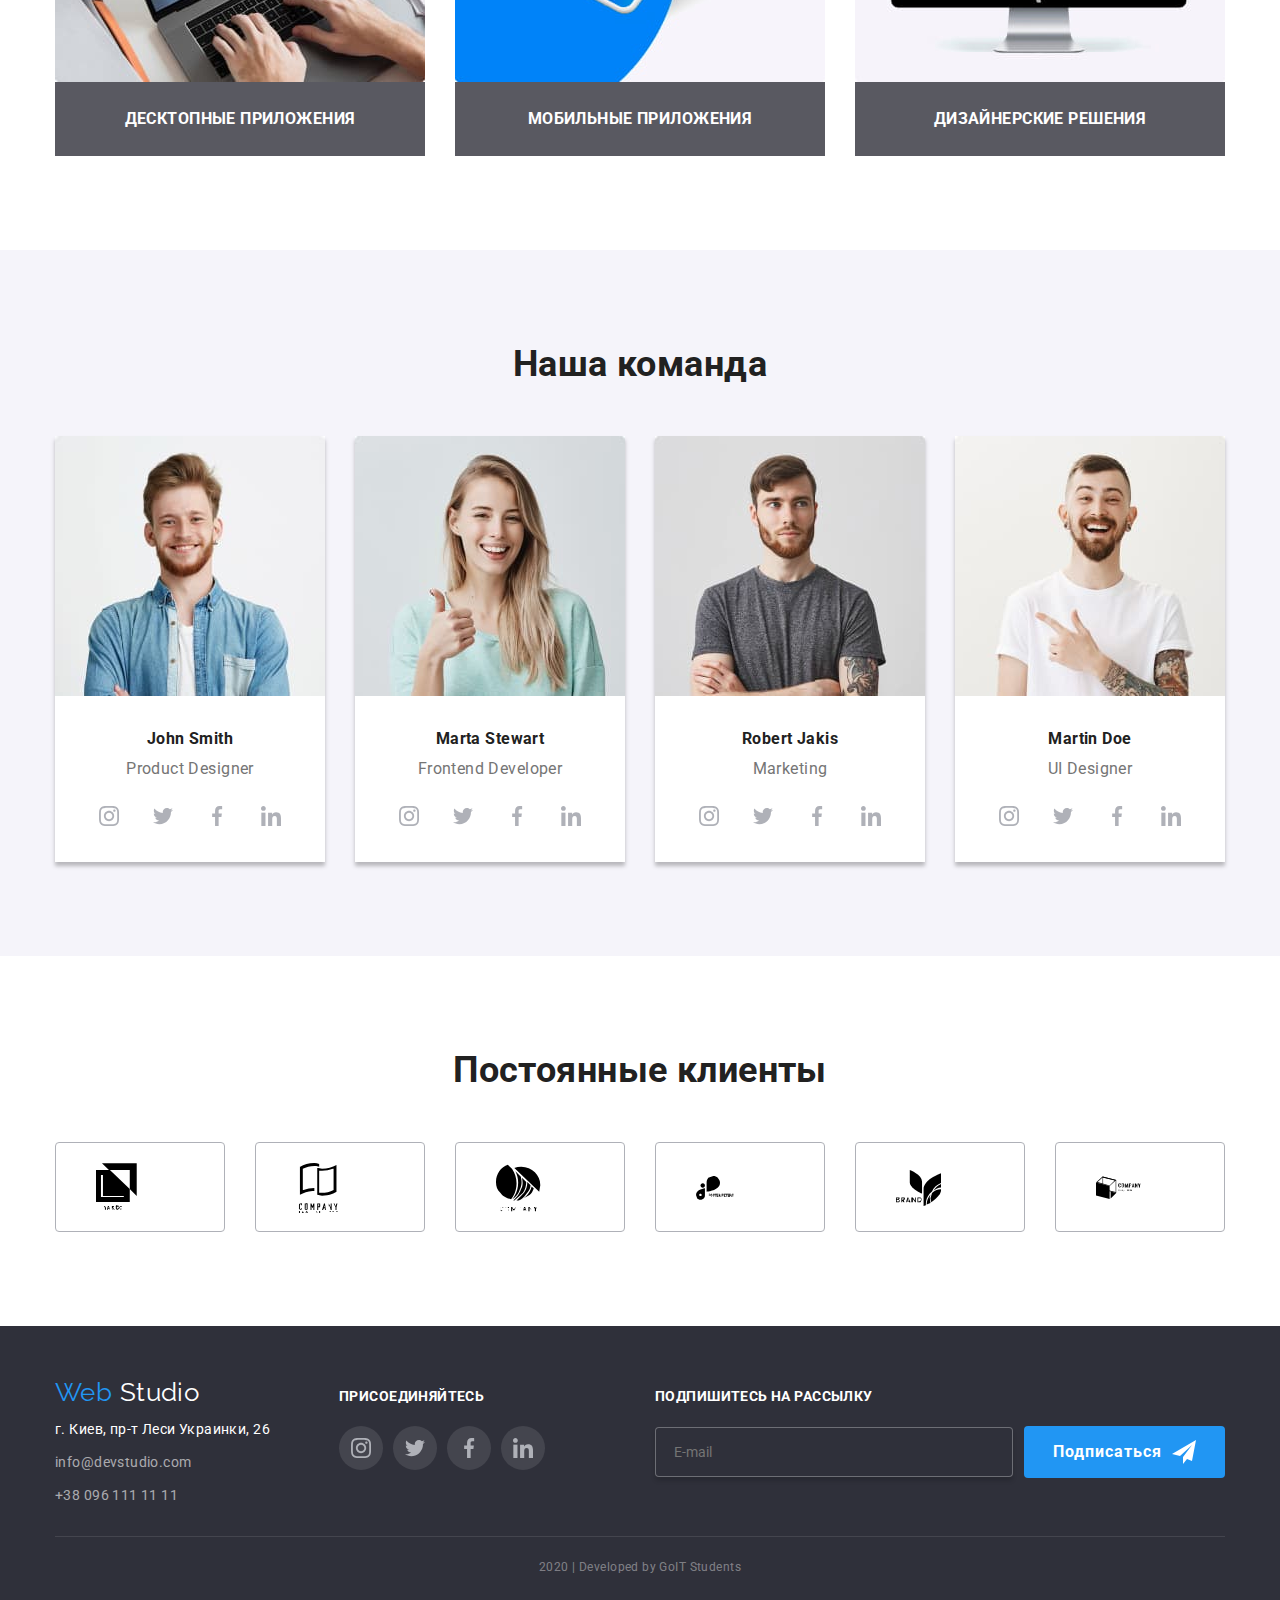
==== commit 68452e45: "поломала хедер" ====
--- a/index.html
+++ b/index.html
@@ -17,20 +17,21 @@
   <body>
     <header class="section no-padding">
       <div class="container main-nav">
-        <!-- <nav> -->
-        <a href="./index.html" class="logo logo-header"
-          >Web <span class="logo-span">Studio</span></a>
-        <ul class="site-nav list">
-          <li class="item">
-            <a href="./index.html" class="link current">
-              Студия
-            </a>
-          </li>
-          <li class="item">
-            <a href="./portfolio.html" class="link">Портфолио</a>
-          </li>
-          <li class="item"><a href="#" class="link">Контакты</a></li>
-        </ul>
+        <nav>
+          <a href="./index.html" class="logo logo-header"
+            >Web <span class="logo-span">Studio</span></a>
+          <ul class="site-nav list">
+            <li class="item">
+              <a href="./index.html" class="link current">
+                Студия
+              </a>
+            </li>
+            <li class="item">
+              <a href="./portfolio.html" class="link">Портфолио</a>
+            </li>
+            <li class="item"><a href="#" class="link">Контакты</a></li>
+          </ul>
+        </nav>
         <ul class="contacts list">
           <li class="item">
             <a href="mailto:info@devstudio.com" class="contact">
@@ -48,7 +49,6 @@
             </a>
           </li>
         </ul>
-        <!-- </nav> -->
       </div>
     </header>
     <main>
@@ -139,10 +139,83 @@
           <ul class="team-list list">
             <li class="member">
               <img src="./images/team1.jpg" alt="" width="270" />
-              <h3 lang="en" class="team-member list">John Smith</h3>
-              <p lang="en" class="team-text list">Product Designer</p>
+              <div class="team-content">
+                <h3 lang="en" class="team-member list">John Smith</h3>
+                <p lang="en" class="team-text list">Product Designer</p>
+                <ul class="list social-list">
+                  <li class="social-item">
+                    <a href="https://www.instagram.com/" aria-label="Ссылка на Инстаграм" class="social-link">
+                      <svg class="social-icon">
+                        <use href="./images/social/team-social/social-sprite.svg#icon-instagram"></use>
+                      </svg>
+                    </a>
+                  </li>
+                  <li class="social-item">
+                    <a href="#" aria-label="Ссылка на Твиттер" class="social-link">
+                      <svg class="social-icon">
+                        <use href="./images/social/team-social/social-sprite.svg#icon-twitter"></use>
+                      </svg>
+                    </a>
+                  </li>
+                  <li class="social-item">
+                    <a href="#" aria-label="Ссылка на Фейсбук" class="social-link">
+                      <svg class="social-icon">
+                        <use href="./images/social/team-social/social-sprite.svg#icon-facebook"></use>
+                      </svg>
+                    </a>
+                  </li>
+                  <li class="social-item">
+                    <a href="#" aria-label="Ссылка на ЛинкидИн" class="social-link">
+                      <svg class="social-icon">
+                        <use href="./images/social/team-social/social-sprite.svg#icon-linkedin"></use>
+                      </svg>
+                    </a>
+                  </li>
+                </ul>
+              </div>
+            </li>
+            <li class="member">
+              <img src="./images/team2.jpg" alt="" width="270" />
+              <div class="team-content">
+                <h3 lang="en" class="team-member list">Marta Stewart</h3>
+                <p lang="en" class="team-text list">Frontend Developer</p>
+                <ul class="list social-list">
+                  <li class="social-item">
+                    <a href="https://www.instagram.com/" aria-label="Ссылка на Инстаграм" class="social-link">
+                      <svg class="social-icon">
+                        <use href="./images/social/team-social/social-sprite.svg#icon-instagram"></use>
+                      </svg></a>
+                  </li>
+                  <li class="social-item">
+                    <a href="#" aria-label="Ссылка на Твиттер" class="social-link">
+                      <svg class="social-icon">
+                        <use href="./images/social/team-social/social-sprite.svg#icon-twitter"></use>
+                      </svg></a>
+                  </li>
+                  <li class="social-item">
+                    <a href="#" aria-label="Ссылка на Фейсбук" class="social-link">
+                      <svg class="social-icon">
+                        <use href="./images/social/team-social/social-sprite.svg#icon-facebook"></use>
+                      </svg>
+                    </a>
+                  </li>
+                  <li class="social-item">
+                    <a href="#" aria-label="Ссылка на ЛинкидИн" class="social-link">
+                      <svg class="social-icon">
+                        <use href="./images/social/team-social/social-sprite.svg#icon-linkedin"></use>
+                      </svg>
+                    </a>
+                  </li>
+                </ul>
+              </div>
+            </li>
+            <li class="member">
+              <img src="./images/team3.jpg" alt="" width="270" />
+              <div class="team-content">
+              <h3 lang="en" class="team-member list">Robert Jakis</h3>
+              <p lang="en" class="team-text list">Marketing</p>
               <ul class="list social-list">
-                <li class="social-links">
+                <li class="social-item">
                   <a
                     href="https://www.instagram.com/"
                     aria-label="Ссылка на Инстаграм"
@@ -151,18 +224,16 @@
                     <svg class="social-icon">
                       <use
                         href="./images/social/team-social/social-sprite.svg#icon-instagram"
-                      ></use></svg
-                  ></a>
-                </li>
-                <li class="social-links">
+                      ></use></svg></a>
+                </li>
+                <li class="social-item">
                   <a href="#" aria-label="Ссылка на Твиттер" class="social-link">
                     <svg class="social-icon">
                       <use
                         href="./images/social/team-social/social-sprite.svg#icon-twitter"
-                      ></use></svg
-                  ></a>
-                </li>
-                <li class="social-links">
+                      ></use></svg ></a>
+                </li>
+                <li class="social-item">
                   <a href="#" aria-label="Ссылка на Фейсбук" class="social-link">
                     <svg class="social-icon">
                       <use
@@ -171,7 +242,7 @@
                     </svg>
                   </a>
                 </li>
-                <li class="social-links">
+                <li class="social-item">
                   <a
                     href="#"
                     aria-label="Ссылка на ЛинкидИн"
@@ -185,49 +256,15 @@
                   </a>
                 </li>
               </ul>
-            </li>
-
+              </div>
+            </li>
             <li class="member">
-              <img src="./images/team2.jpg" alt="" width="270" />
-              <div>
-                <h3 lang="en" class="team-member list">Marta Stewart</h3>
-                <p lang="en" class="team-text list">Frontend Developer</p>
-                <ul class="list social-list">
-                  <li class="social-links">
-                    <a href="https://www.instagram.com/" aria-label="Ссылка на Инстаграм" class="social-link">
-                      <svg class="social-icon">
-                        <use href="./images/social/team-social/social-sprite.svg#icon-instagram"></use>
-                      </svg></a>
-                  </li>
-                  <li class="social-links">
-                    <a href="#" aria-label="Ссылка на Твиттер" class="social-link">
-                      <svg class="social-icon">
-                        <use href="./images/social/team-social/social-sprite.svg#icon-twitter"></use>
-                      </svg></a>
-                  </li>
-                  <li class="social-links">
-                    <a href="#" aria-label="Ссылка на Фейсбук" class="social-link">
-                      <svg class="social-icon">
-                        <use href="./images/social/team-social/social-sprite.svg#icon-facebook"></use>
-                      </svg>
-                    </a>
-                  </li>
-                  <li class="social-links">
-                    <a href="#" aria-label="Ссылка на ЛинкидИн" class="social-link">
-                      <svg class="social-icon">
-                        <use href="./images/social/team-social/social-sprite.svg#icon-linkedin"></use>
-                      </svg>
-                    </a>
-                  </li>
-                </ul>
-              </div>
-            </li>
-            <li class="member">
-              <img src="./images/team3.jpg" alt="" width="270" />
-              <h3 lang="en" class="team-member list">Robert Jakis</h3>
-              <p lang="en" class="team-text list">Marketing</p>
+              <img src="./images/team4.jpg" alt="" width="270" />
+              <div class="team-content">
+              <h3 lang="en" class="team-member list">Martin Doe</h3>
+              <p lang="en" class="team-text list">UI Designer</p>
               <ul class="list social-list">
-                <li class="social-links">
+                <li class="social-item">
                   <a
                     href="https://www.instagram.com/"
                     aria-label="Ссылка на Инстаграм"
@@ -236,18 +273,16 @@
                     <svg class="social-icon">
                       <use
                         href="./images/social/team-social/social-sprite.svg#icon-instagram"
-                      ></use></svg
-                  ></a>
-                </li>
-                <li class="social-links">
+                      ></use></svg></a>
+                </li>
+                <li class="social-item">
                   <a href="#" aria-label="Ссылка на Твиттер" class="social-link">
                     <svg class="social-icon">
                       <use
                         href="./images/social/team-social/social-sprite.svg#icon-twitter"
-                      ></use></svg
-                  ></a>
-                </li>
-                <li class="social-links">
+                      ></use></svg ></a>
+                </li>
+                <li class="social-item">
                   <a href="#" aria-label="Ссылка на Фейсбук" class="social-link">
                     <svg class="social-icon">
                       <use
@@ -256,69 +291,19 @@
                     </svg>
                   </a>
                 </li>
-                <li class="social-links">
+                <li class="social-item">
                   <a
                     href="#"
                     aria-label="Ссылка на ЛинкидИн"
-                    class="social-link"
-                  >
+                    class="social-link"                  >
                     <svg class="social-icon">
                       <use
                         href="./images/social/team-social/social-sprite.svg#icon-linkedin"
-                      ></use>
-                    </svg>
+                      ></use></svg>
                   </a>
                 </li>
               </ul>
-            </li>
-            <li class="member">
-              <img src="./images/team4.jpg" alt="" width="270" />
-              <h3 lang="en" class="team-member list">Martin Doe</h3>
-              <p lang="en" class="team-text list">UI Designer</p>
-              <ul class="list social-list">
-                <li class="social-links">
-                  <a
-                    href="https://www.instagram.com/"
-                    aria-label="Ссылка на Инстаграм"
-                    class="social-link"
-                  >
-                    <svg class="social-icon">
-                      <use
-                        href="./images/social/team-social/social-sprite.svg#icon-instagram"
-                      ></use></svg
-                  ></a>
-                </li>
-                <li class="social-links">
-                  <a href="#" aria-label="Ссылка на Твиттер" class="social-link">
-                    <svg class="social-icon">
-                      <use
-                        href="./images/social/team-social/social-sprite.svg#icon-twitter"
-                      ></use></svg
-                  ></a>
-                </li>
-                <li class="social-links">
-                  <a href="#" aria-label="Ссылка на Фейсбук" class="social-link">
-                    <svg class="social-icon">
-                      <use
-                        href="./images/social/team-social/social-sprite.svg#icon-facebook"
-                      ></use>
-                    </svg>
-                  </a>
-                </li>
-                <li class="social-links">
-                  <a
-                    href="#"
-                    aria-label="Ссылка на ЛинкидИн"
-                    class="social-link"
-                  >
-                    <svg class="social-icon">
-                      <use
-                        href="./images/social/team-social/social-sprite.svg#icon-linkedin"
-                      ></use>
-                    </svg>
-                  </a>
-                </li>
-              </ul>
+              </div>
             </li>
           </ul>
         </div>
@@ -330,7 +315,7 @@
           <ul class="list logo-list">
             <li class="logo-item">
               <a href="#" class="logo-link">
-                <svg class="logo-svg" width="44.62px">
+                <svg class="logo-svg" width="44.27" height="49.23">
                   <use
                     href="./images/logos/logo-sprite.svg#logo-1"
                     class="logo1-icon"
@@ -340,7 +325,7 @@
             </li>
             <li class="logo-item">
               <a href="#" class="logo-link">
-                <svg class="logo-svg">
+                <svg class="logo-svg"  width="44" height="52">
                   <use
                     href="./images/logos/logo-sprite.svg#logo-2"
                     class="logo2-icon"
@@ -349,7 +334,7 @@
               </a>
             </li>
             <li class="logo-item">
-              <a href="#" class="logo-link">
+              <a href="#" class="logo-link" width="41" height="42.6">
                 <svg class="logo-svg">
                   <use
                     href="./images/logos/logo-sprite.svg#logo-3"
@@ -359,7 +344,7 @@
               </a>
             </li>
             <li class="logo-item">
-              <a href="#" class="logo-link">
+              <a href="#" class="logo-link" width="79.66" height="42.02">
                 <svg class="logo-svg">
                   <use
                     href="./images/logos/logo-sprite.svg#logo-4"
@@ -369,7 +354,7 @@
               </a>
             </li>
             <li class="logo-item">
-              <a href="#" class="logo-link">
+              <a href="#" class="logo-link" width="59" height="47">
                 <svg class="logo-svg">
                   <use
                     href="./images/logos/logo-sprite.svg#logo-5"
@@ -380,7 +365,7 @@
             </li>
             <li class="logo-item">
               <a href="#" class="logo-link">
-                <svg class="logo-svg">
+                <svg class="logo-svg" width="88.48" height="45.44">
                   <use
                     href="./images/logos/logo-sprite.svg#logo-6"
                     class="logo6-icon"
@@ -409,7 +394,7 @@
         <div class="footer-center">
           <p class="footer-p">присоединяйтесь</p>
           <ul class="list social-list">
-            <li class="social-links">
+            <li class="social-item">
               <a
                 href="https://www.instagram.com/"
                 aria-label="Ссылка на Инстаграм"
@@ -420,14 +405,14 @@
                     href="./images/social/team-social/social-sprite.svg#icon-instagram"
                   ></use></svg></a>
             </li>
-            <li class="social-links">
+            <li class="social-item">
               <a href="#" aria-label="Ссылка на Твиттер" class="social-link">
                 <svg class="social-icon">
                   <use
                     href="./images/social/team-social/social-sprite.svg#icon-twitter"
                   ></use></svg></a>
             </li>
-            <li class="social-links">
+            <li class="social-item">
               <a href="#" aria-label="Ссылка на Фейсбук" class="social-link">
                 <svg class="social-icon">
                   <use
@@ -436,7 +421,7 @@
                 </svg>
               </a>
             </li>
-            <li class="social-links">
+            <li class="social-item">
               <a href="#" aria-label="Ссылка на ЛинкидИн" class="social-link">
                 <svg class="social-icon">
                   <use
--- a/css/style.css
+++ b/css/style.css
@@ -188,7 +188,7 @@
   margin: 0;
 }
 
-.main-nav {
+.main-nav nav{
   display: flex;
   align-items: center;
 }
@@ -241,9 +241,8 @@
 }
 
 .contacts .item {
-  display: flex;
-  align-items: center;
-  
+  /* display: flex;
+  align-items: center; */
   /* outline: 1px solid rgb(12, 12, 0);
   background-color: rgb(233, 212, 144); */
 }
@@ -258,9 +257,9 @@
 
 .contacts {
     display: flex;
-    flex-direction: row;
+    flex-wrap: wrap;
     align-items: center;
-    margin-left: auto;
+    /* margin-left: auto; */
 }
 
  .contact {
@@ -288,7 +287,7 @@
 
 .contact svg {
   margin-right: 10px;
-  fill: var(--primary-text-color);
+  fill: currentColor;
 }
 
 .contacts .contact:hover,
@@ -308,10 +307,10 @@
   background-image: url(../images/phone.svg); */
 }
 
-.contacts .link:hover::before {
+/* .contacts .link:hover::before {
   color: var(--accent-color);
   fill: var(--accent-color);
-}
+} */
 
 .site-nav .link:hover,
 .site-nav .link:focus {
@@ -490,8 +489,12 @@
   background-color: var(--secondary-bg-color);
 }
 
+.team-content {
+  padding: 30px 32px 24px;
+}
+
 .team img {
-  margin: 0 0 30px 0;
+  margin: 0;
   max-width: 100%
 }
 
@@ -515,7 +518,8 @@
 }
 
 .member {
-  width: calc((100% - 30px * 3) / 4);
+  /* width: calc((100% - 30px * 3) / 4); */
+  width: 270px;
   background-color: var(--primary-bg-color);
   text-align: center;
 
@@ -525,10 +529,9 @@
   display: flex;
   flex-wrap: wrap;
   justify-content: center;
-  padding-bottom: 24px;
-}
-
-.social-links:not(:last-child) {
+}
+
+.social-item:not(:last-child) {
   margin-right: 10px;
   
 }
@@ -566,7 +569,6 @@
 .team-list {
   display: flex;
   flex-wrap: wrap;
-  padding: 30px 32px 24px;
 }
 
 .team-list .member {
@@ -578,23 +580,6 @@
 }
 
 /* Clientes */
-.clients {
-  display: flex;
-  flex-wrap: wrap;
-}
-
-.clients .client {
-  width: calc((100% - 5*30px) / 6);
-  margin-right: 30px;
-}
-
-.clients .client:last-child {
-  margin-right: 0;
-}
-
-.client .img {
-  margin-bottom: 0;
-}
 
 .team-social {
   padding: 0;
@@ -602,13 +587,9 @@
   fill: var(--accent-color);
 }
 
-.instagram-team {
-  width: 44px;
-  height: 44px;
-}
-
 .logo-list {
   display: flex;
+  flex-wrap: wrap;
   /* outline: 1px solid red; */
 }
 
@@ -631,8 +612,8 @@
 }
 
 .logo-link {
-    display: block;
-    justify-content: center;
+  display: block;
+  justify-content: center;
 }
 
 .logo-svg {
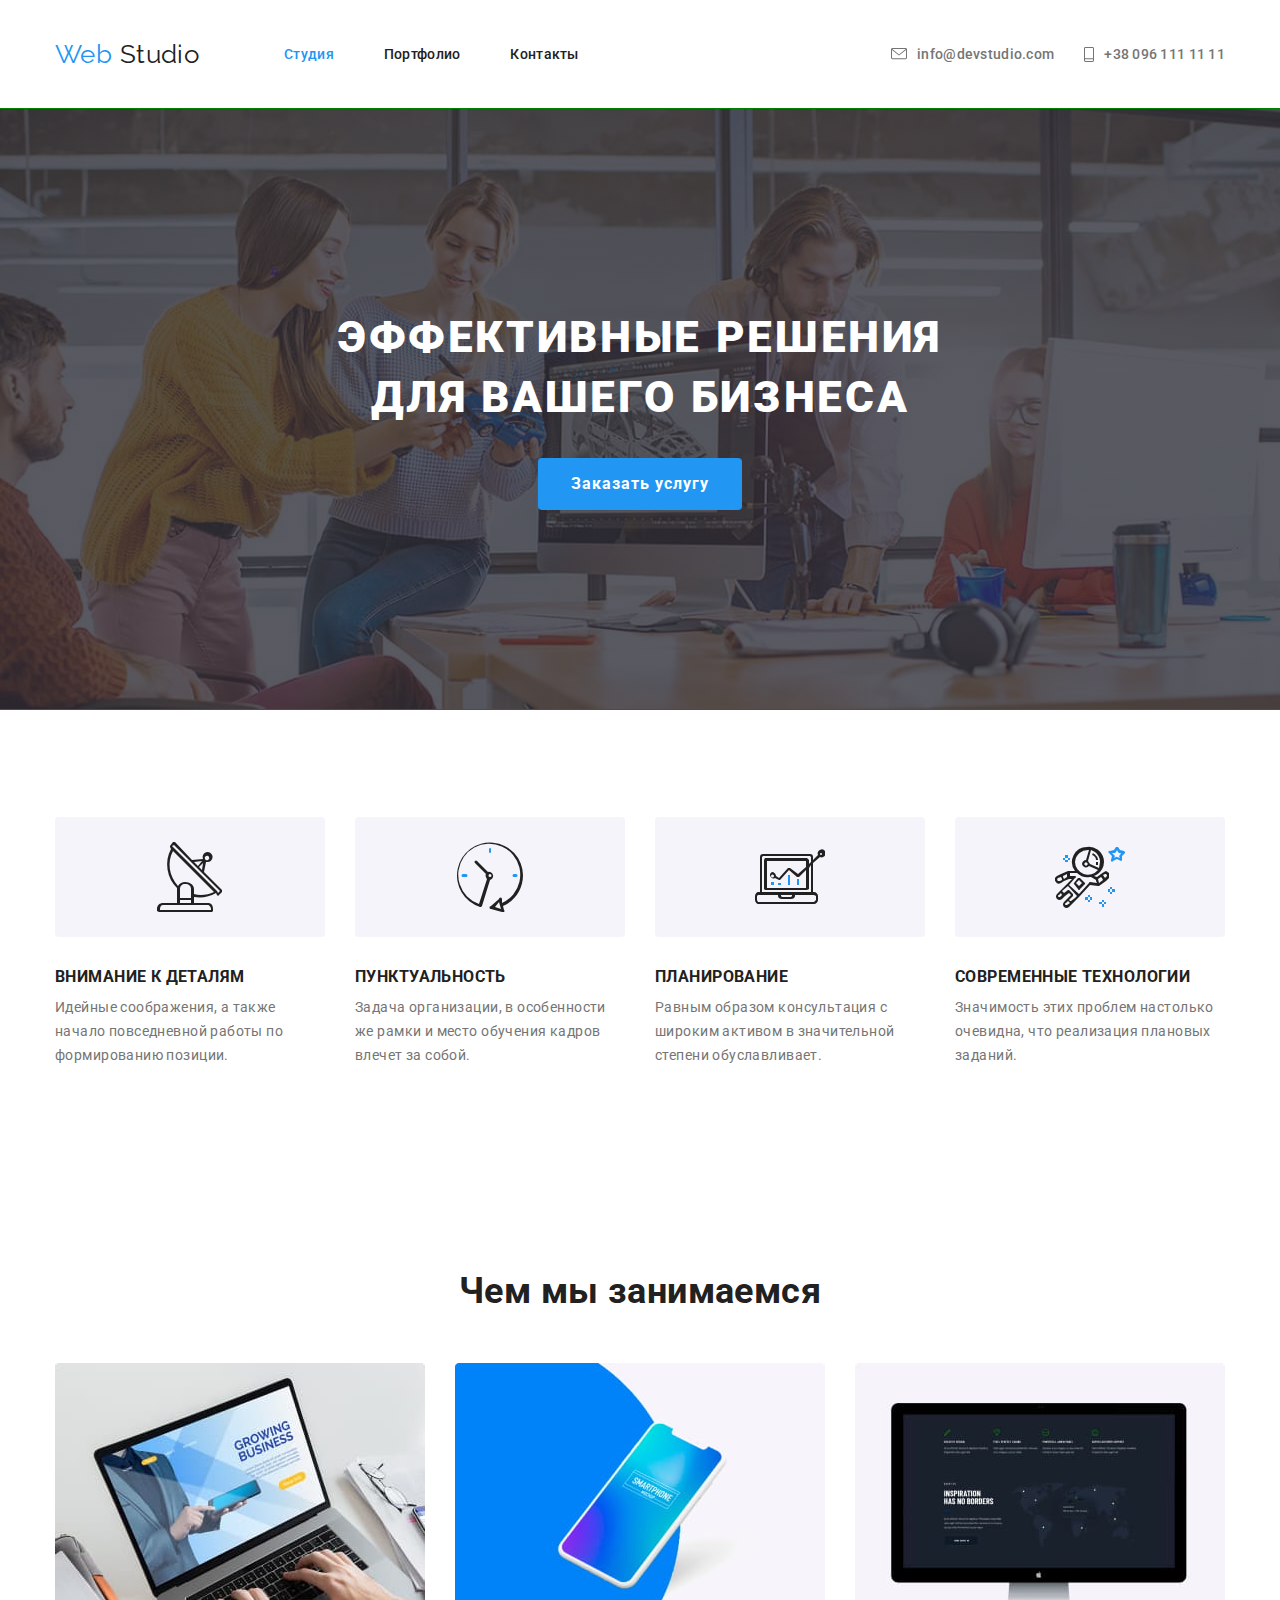
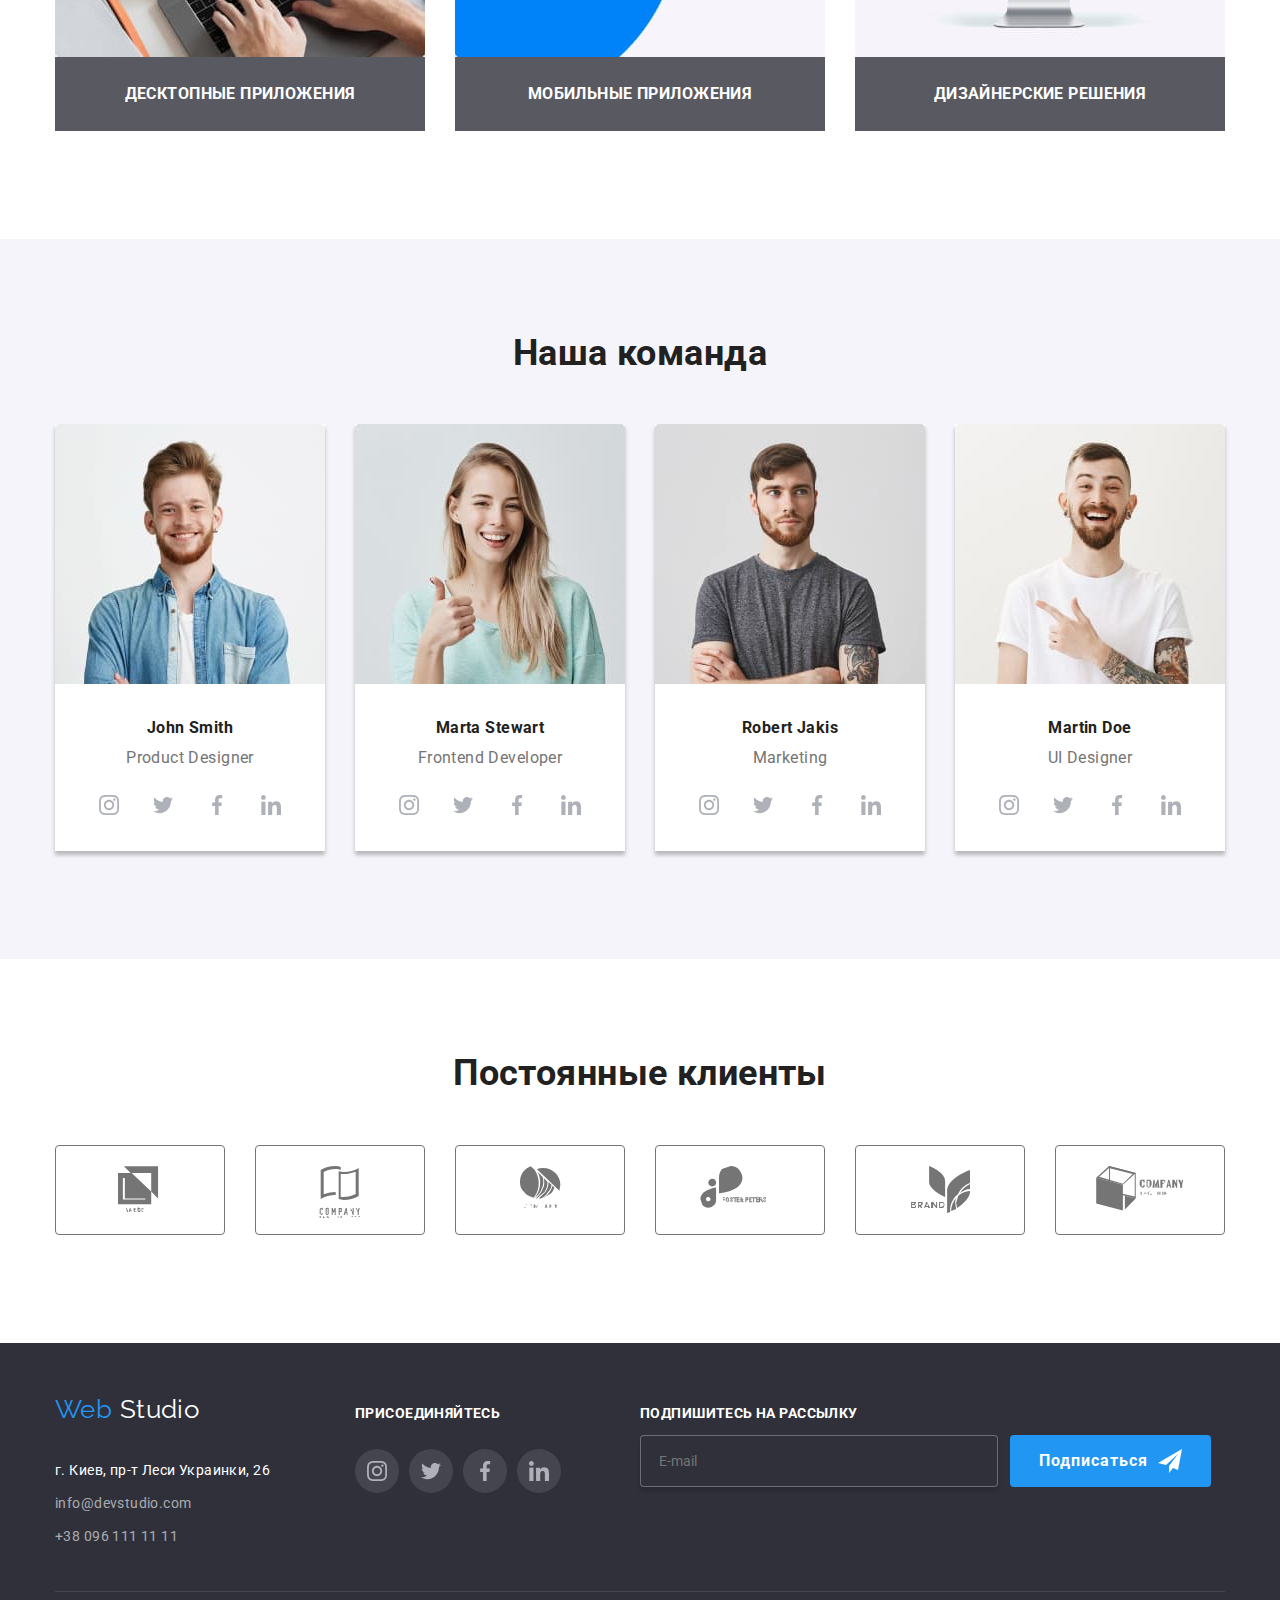
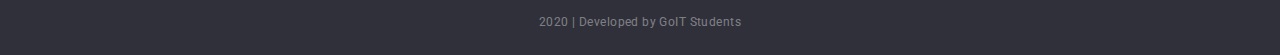
==== commit fc6b3192: "пофиксины issues,  выполнена дом работа №4" ====
--- a/index.html
+++ b/index.html
@@ -6,12 +6,10 @@
     <title>WEB Studio</title>
     <link
       href="https://fonts.googleapis.com/css2?family=Raleway:wght@700&family=Roboto:wght@400;500;700;900&display=swap"
-      rel="stylesheet"
-    />
+      rel="stylesheet"/>
     <link
       rel="stylesheet"
-      href="https://cdnjs.cloudflare.com/ajax/libs/modern-normalize/0.6.0/modern-normalize.min.css"
-    />
+      href="https://cdnjs.cloudflare.com/ajax/libs/modern-normalize/0.6.0/modern-normalize.min.css"/>
     <link rel="stylesheet" href="./css/style.css" />
   </head>
   <body>
@@ -35,16 +33,19 @@
         <ul class="contacts list">
           <li class="item">
             <a href="mailto:info@devstudio.com" class="contact">
-              <svg width="16" height="12" xmlns="http://www.w3.org/2000/svg">
-                <path d="M15 0H2L0 2v8l2 1h13l1-1V2l-1-2zm0 1L8 7 1 1h14zm0 9H1V2l7 5v0l7-5v8z"/>
+              <svg width="16" height="12" viewBox="0 0 16 12" fill="none" xmlns="http://www.w3.org/2000/svg">
+                <path
+                  d="M14.5 0H1.50001C0.672854 0 0 0.628107 0 1.40026V9.80173C0 10.5739 0.672854 11.202 1.50001 11.202H14.5C15.3271 11.202 16 10.5739 16 9.80173V1.40026C16 0.628107 15.3271 0 14.5 0ZM14.5 0.933493C14.5679 0.933493 14.6325 0.94665 14.6916 0.969628L8 6.38361L1.30833 0.969628C1.36742 0.946681 1.43204 0.933493 1.49998 0.933493H14.5ZM14.5 10.2685H1.50001C1.22414 10.2685 0.999996 10.0593 0.999996 9.80169V1.95587L7.67236 7.35402C7.76661 7.43013 7.8833 7.46798 8 7.46798C8.1167 7.46798 8.23339 7.43016 8.32764 7.35402L15 1.95587V9.80173C15 10.0593 14.7759 10.2685 14.5 10.2685Z"/>
               </svg>
               info@devstudio.com
             </a>
           </li>
           <li class="item">
             <a href="tel:+380961111111" class="contact">
-              <svg width="10" height="15" xmlns="http://www.w3.org/2000/svg">
-                <path d="M9 0H2L0 1v13l2 1h7l1-1V1L9 0zM2 1h7v10H1V1h1zm7 13H1v-2h8v2z"/></svg>
+                <svg width="10" height="15" viewBox="0 0 10 15" fill="none" xmlns="http://www.w3.org/2000/svg">
+                  <path
+                    d="M8.5 0H1.5C0.672848 0 0 0.628103 0 1.40025V13.5357C0 14.3079 0.672848 14.936 1.5 14.936H8.5C9.32715 14.936 10 14.3079 10 13.5357V1.40025C10 0.628103 9.32715 0 8.5 0ZM1.5 0.933498H8.5C8.77588 0.933498 9 1.14271 9 1.40025V11.202H1V1.40025C1 1.14271 1.22412 0.933498 1.5 0.933498ZM8.5 14.0025H1.5C1.22412 14.0025 1 13.7933 1 13.5357V12.1355H9V13.5357C9 13.7933 8.77588 14.0025 8.5 14.0025Z"/>
+                </svg>
               +38 096 111 11 11
             </a>
           </li>
@@ -100,7 +101,7 @@
       <!--Чем мы занимаемся-->
       <section class="section">
         <div class="container">
-          <h2 class="section-title list">Чем мы занимаемся</h2>
+          <h2 class="section-title title-reset">Чем мы занимаемся</h2>
           <ul class="our-products list">
             <li class="item">
               <img
@@ -109,7 +110,7 @@
                 width="370"
                 class="products-img"
               />
-              <h3 class="title-products list">Десктопные приложения</h3>
+              <h3 class="title-products title-reset">Десктопные приложения</h3>
             </li>
             <li class="item">
               <img
@@ -118,7 +119,7 @@
                 width="370"
                 class="products-img"
               />
-              <h3 class="title-products list">Мобильные приложения</h3>
+              <h3 class="title-products title-reset">Мобильные приложения</h3>
             </li>
             <li class="item">
               <img
@@ -127,7 +128,7 @@
                 width="370"
                 class="products-img"
               />
-              <h3 class="title-products list">Дизайнерские решения</h3>
+              <h3 class="title-products title-reset">Дизайнерские решения</h3>
             </li>
           </ul>
         </div>
@@ -140,8 +141,8 @@
             <li class="member">
               <img src="./images/team1.jpg" alt="" width="270" />
               <div class="team-content">
-                <h3 lang="en" class="team-member list">John Smith</h3>
-                <p lang="en" class="team-text list">Product Designer</p>
+                <h3 lang="en" class="team-member title-reset">John Smith</h3>
+                <p lang="en" class="team-text title-reset">Product Designer</p>
                 <ul class="list social-list">
                   <li class="social-item">
                     <a href="https://www.instagram.com/" aria-label="Ссылка на Инстаграм" class="social-link">
@@ -177,8 +178,8 @@
             <li class="member">
               <img src="./images/team2.jpg" alt="" width="270" />
               <div class="team-content">
-                <h3 lang="en" class="team-member list">Marta Stewart</h3>
-                <p lang="en" class="team-text list">Frontend Developer</p>
+                <h3 lang="en" class="team-member title-reset">Marta Stewart</h3>
+                <p lang="en" class="team-text title-reset">Frontend Developer</p>
                 <ul class="list social-list">
                   <li class="social-item">
                     <a href="https://www.instagram.com/" aria-label="Ссылка на Инстаграм" class="social-link">
@@ -212,8 +213,8 @@
             <li class="member">
               <img src="./images/team3.jpg" alt="" width="270" />
               <div class="team-content">
-              <h3 lang="en" class="team-member list">Robert Jakis</h3>
-              <p lang="en" class="team-text list">Marketing</p>
+              <h3 lang="en" class="team-member title-reset">Robert Jakis</h3>
+              <p lang="en" class="team-text title-reset">Marketing</p>
               <ul class="list social-list">
                 <li class="social-item">
                   <a
@@ -246,8 +247,7 @@
                   <a
                     href="#"
                     aria-label="Ссылка на ЛинкидИн"
-                    class="social-link"
-                  >
+                    class="social-link">
                     <svg class="social-icon">
                       <use
                         href="./images/social/team-social/social-sprite.svg#icon-linkedin"
@@ -261,8 +261,8 @@
             <li class="member">
               <img src="./images/team4.jpg" alt="" width="270" />
               <div class="team-content">
-              <h3 lang="en" class="team-member list">Martin Doe</h3>
-              <p lang="en" class="team-text list">UI Designer</p>
+              <h3 lang="en" class="team-member title-reset">Martin Doe</h3>
+              <p lang="en" class="team-text title-reset">UI Designer</p>
               <ul class="list social-list">
                 <li class="social-item">
                   <a
@@ -295,7 +295,7 @@
                   <a
                     href="#"
                     aria-label="Ссылка на ЛинкидИн"
-                    class="social-link"                  >
+                    class="social-link">
                     <svg class="social-icon">
                       <use
                         href="./images/social/team-social/social-sprite.svg#icon-linkedin"
@@ -318,8 +318,7 @@
                 <svg class="logo-svg" width="44.27" height="49.23">
                   <use
                     href="./images/logos/logo-sprite.svg#logo-1"
-                    class="logo1-icon"
-                  ></use>
+                    class="logo1-icon"></use>
                 </svg>
               </a>
             </li>
@@ -334,8 +333,8 @@
               </a>
             </li>
             <li class="logo-item">
-              <a href="#" class="logo-link" width="41" height="42.6">
-                <svg class="logo-svg">
+              <a href="#" class="logo-link">
+                <svg class="logo-svg" width="41" height="42.6">
                   <use
                     href="./images/logos/logo-sprite.svg#logo-3"
                     class="logo3-icon"
@@ -344,8 +343,8 @@
               </a>
             </li>
             <li class="logo-item">
-              <a href="#" class="logo-link" width="79.66" height="42.02">
-                <svg class="logo-svg">
+              <a href="#" class="logo-link" >
+                <svg class="logo-svg" width="79.66" height="42.02">
                   <use
                     href="./images/logos/logo-sprite.svg#logo-4"
                     class="logo4-icon"
@@ -354,8 +353,8 @@
               </a>
             </li>
             <li class="logo-item">
-              <a href="#" class="logo-link" width="59" height="47">
-                <svg class="logo-svg">
+              <a href="#" class="logo-link" >
+                <svg class="logo-svg" width="59" height="47">
                   <use
                     href="./images/logos/logo-sprite.svg#logo-5"
                     class="logo5-icon"
@@ -381,18 +380,17 @@
       <div class="container footer-container">
         <div class="footer-left">
           <a href="./index.html" class="logo logo-footer"
-            >Web <span class="logofooter-span">Studio</span></a>
-          <address>
-            <p class="address">г. Киев, пр-т Леси Украинки, 26</p>
-          </address>
-          <a href="mailto:info@devstudio.com" class="footer-contact"
-            >info@devstudio.com</a>
-          <a href="tel:+380961111111" class="footer-contact"
-            >+38 096 111 11 11</a
-          >
+            >Web <span class="logofooter-cell">Studio</span></a>
+          <ul class="list">
+            <li class="footer-address-item"><address>
+              <p class="address">г. Киев, пр-т Леси Украинки, 26</p>
+            </address></li>
+            <li class="footer-address-item"><a href="mailto:info@devstudio.com" class="footer-contact">info@devstudio.com</a></li>
+            <li class="footer-address-item"><a href="tel:+380961111111" class="footer-contact">+38 096 111 11 11</a></li>
+          </ul>
         </div>
         <div class="footer-center">
-          <p class="footer-p">присоединяйтесь</p>
+          <p class="footer-title">присоединяйтесь</p>
           <ul class="list social-list">
             <li class="social-item">
               <a
@@ -433,20 +431,19 @@
           </ul>
         </div>
         <div class="footer-right">
-          <p class="footer-p">Подпишитесь на рассылку</p>
+          <p class="footer-title">Подпишитесь на рассылку</p>
           <form class="form">
             <input
               type="text"
               name="email"
               placeholder="E-mail"
-              class="border-input"
-            />
+              class="border-input"/>
             <a href="#" class="button submit"> Подписаться</a>
             <!-- <input type="submit" value="Подписаться" class="button submit icon"> -->
           </form>
         </div>
       </div>
-      <p class="developed list">2020 | Developed by GoIT Students</p>
+      <p class="developed title-reset">2020 | Developed by GoIT Students</p>
     </footer>
   </body>
 </html>
--- a/css/style.css
+++ b/css/style.css
@@ -28,11 +28,14 @@
 
 .list {
   list-style: none;
-  margin-top: 0;
-  margin-bottom: 0;
   padding-left: 0;
   margin-left: 0;
   margin-right: 0;
+}
+
+.title-reset {
+  margin-top: 0;
+  margin-bottom: 0;
 }
 
 a {
@@ -54,11 +57,6 @@
   /* outline: 1px solid green; */
 }
 
-/* header .section {
-  padding-top: 25px;
-  padding-bottom: 25px;
-} */
-
 .no-padding {
   padding-top: 0;
   padding-bottom: 0;
@@ -111,7 +109,6 @@
 
 .button {
   display: inline-block;
-  /* min-width: 200px; */
   border-radius: 4px;
   border: 1px solid transparent;
   padding: 10px 32px;
@@ -160,7 +157,7 @@
 
 .button.submit {
   display: inline-flex;
-  margin-left: 8px;
+  margin-left: 12px;
   padding: 10px 28px;
   min-width: 200px;
   align-items: center;
@@ -187,7 +184,9 @@
 header {
   margin: 0;
 }
-
+.main-nav {
+  display: flex;
+}
 .main-nav nav{
   display: flex;
   align-items: center;
@@ -215,7 +214,7 @@
   color: var(--title-text-color);
 }
 
-.logofooter-span {
+.logofooter-cell {
   color: var(--secondary-text-color);
 }
 
@@ -240,13 +239,6 @@
   margin-left: 85px;
 }
 
-.contacts .item {
-  /* display: flex;
-  align-items: center; */
-  /* outline: 1px solid rgb(12, 12, 0);
-  background-color: rgb(233, 212, 144); */
-}
-
 .site-nav .item + .item {
   margin-left: 50px;
 }
@@ -259,14 +251,14 @@
     display: flex;
     flex-wrap: wrap;
     align-items: center;
-    /* margin-left: auto; */
+    margin-left: auto;
 }
 
  .contact {
   display: inline-flex;
   align-items: center;
-  padding-top: 32px;
-  padding-bottom: 32px;
+  padding-top: 12px;
+  padding-bottom: 12px;
 
   color: var(--primary-text-color);
   font-weight: 500;
@@ -278,13 +270,6 @@
   margin-left: 50px;
 }
 
-/* .contacts > .item::before {
-  margin-right: 10px;
-  content: "";
-  width: 16px;
-  height: 12px;
-} */
-
 .contact svg {
   margin-right: 10px;
   fill: currentColor;
@@ -294,23 +279,6 @@
 .contacts .contact:focus {
   fill: var(--accent-color);
 }
-
-/* .contacts > .item:nth-child(1)::before {
-  width: 16px;
-  height: 12px;
-  background-image: url(../images/envelope.svg);
-} */
-
-/* .contacts > .item:nth-child(2)::before {
-  width: 10px;
-  height: 15px;
-  background-image: url(../images/phone.svg); */
-}
-
-/* .contacts .link:hover::before {
-  color: var(--accent-color);
-  fill: var(--accent-color);
-} */
 
 .site-nav .link:hover,
 .site-nav .link:focus {
@@ -376,8 +344,6 @@
 /* Feature section */
 
 .feature-section {
-  /* margin-top: 90px;
-  margin-bottom: 90px; */
   border-bottom: 1px solid var(--border-delimiter);
 }
 
@@ -525,16 +491,16 @@
 
   box-shadow: 0 4px 4px rgba(0, 0, 0, 0.25);
 }
+
 .social-list {
   display: flex;
   flex-wrap: wrap;
-  justify-content: center;
 }
 
 .social-item:not(:last-child) {
   margin-right: 10px;
-  
-}
+}
+
 .social-link:hover,
 .social-link:focus {
   background-color: var(--accent-color);
@@ -544,6 +510,7 @@
 .social-link:hover .social-icon {
   fill: #fff;
 }
+
 .social-link {
   display: flex;
   justify-content: center;
@@ -593,54 +560,47 @@
   /* outline: 1px solid red; */
 }
 
-.logo-item {
+.logo-item:not(:last-child) {
+  margin-right: 30px;
+}
+
+.logo-link {
+  display: block;
   width: 170px;
   height: 90px;
   /* outline: 1px solid green; */
   border-radius: 4px;
-  border: 1px solid #AFB1B8;
+  border: 1px solid currentColor;
   padding: 20px 40px;
-}
-
-.logo-item:not(:last-child) {
-  margin-right: 30px;
-}
-
-.logo-item:hover,
-.logo-item :focus {
-  border: 1px solid var(--accent-color);
-}
-
-.logo-link {
-  display: block;
-  justify-content: center;
+  color: var(--primary-text-color) ;
 }
 
 .logo-svg {
   display: block;
   align-items: center;
-  width: 45px;
-  height: 50px;
-}
-
-.logo-svg:hover,
-.logo-svg:focus {
-    fill: var(--accent-color);
-}
-
-.logo1-icon:hover {
-  fill: var(--accent-color);
+  fill: currentColor;
+  margin: auto;
+}
+
+.logo-link:hover {
+  color: var(--accent-color);
 }
 
 /* Footer */
+
 footer {
   background-color: var(--footer-bg-color);
 }
 
-address {
+.address {
   color: var(--secondary-text-color);
   font-style: normal;
   line-height: 1.71;
+  margin: 0;
+}
+
+.footer-address-item:not(:last-child) {
+  margin-bottom: 9px;
 }
 
 .footer-container {
@@ -649,15 +609,10 @@
   margin-bottom: 28px;
   display: flex;
   flex-direction: row;
-  justify-content: space-between;
 }
 
 .footer-left {
-  margin-right: 69px;
-}
-
-.footer-center {
-  margin-right: 93px;
+  margin-right: 30px;
 }
 
 .footer-center .social-link {
@@ -669,7 +624,6 @@
   background-color: var(--accent-color);
 }
 
-
 .footer-right,
 .footer-center,
 .footer-left {
@@ -682,29 +636,30 @@
   line-height: 1.71;
 }
 
+.footer-center,
+.footer-left {
+  width: calc((50% - 45px) / 2);
+}
+
 .footer-right {
-  margin-left: auto;
-  /* margin-right: 93px; */
-  /* width: calc((100% - 22px) / 2); */
+  width: calc((100% - 15px) / 2);
+  margin-left: 15px;
 }
 
 .logo-footer {
   margin-top: 0;
-  margin-bottom: 10px;
-}
-
-.address,
-.footer-contact:not(:last-child) {
-  margin-bottom: 9px;
-  margin-top: 0;
-}
-
-.footer-p {
-  margin-bottom: 21px;
-
+  margin-bottom: 20px;
+}
+
+.footer-title {
   color: var(--secondary-text-color);
   font-weight: 700;
   text-transform: uppercase;
+}
+
+.form {
+  display: flex;
+  flex-wrap: wrap;
 }
 
 .border-input {
@@ -717,10 +672,6 @@
 
   background-color: var(--footer-bg-color);
 }
-
-/* .form {
-  display: inline-block;
-} */
 
 .developed {
   width: 100%;
@@ -764,7 +715,7 @@
   margin-right: 0;
 } */
 
-.cover-p {
+.cover-text {
   padding: 63px 24px;
 
   background-color: var(--background-blue);
@@ -813,4 +764,8 @@
   margin-bottom: 0;
 }
 
+.portfolio-list .item:hover,
+.portfolio-list .item:focus {
+  box-shadow: 1px 4px 6px rgba(0, 0, 0, 0.16), 0px 4px 4px rgba(0, 0, 0, 0.06), 0px 1px 1px rgba(0, 0, 0, 0.12);
+}
 /* Portfolio end*/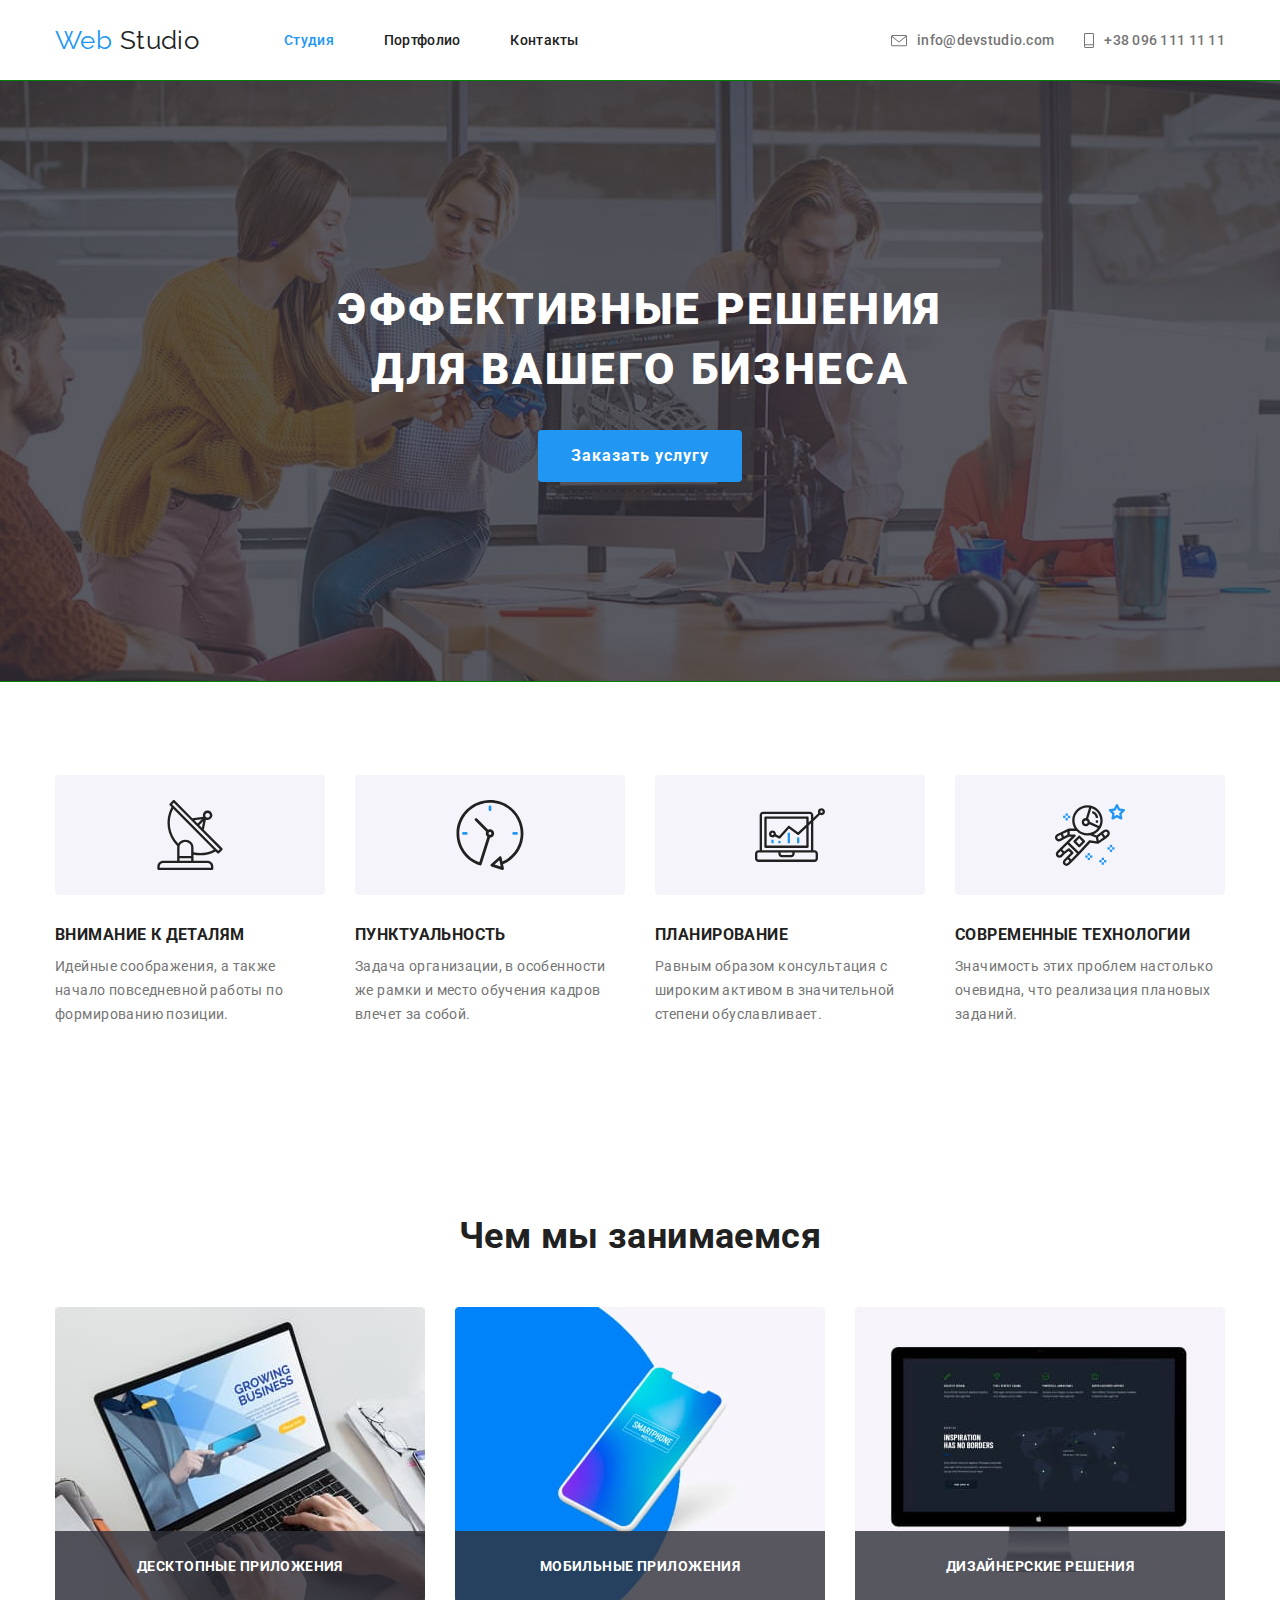
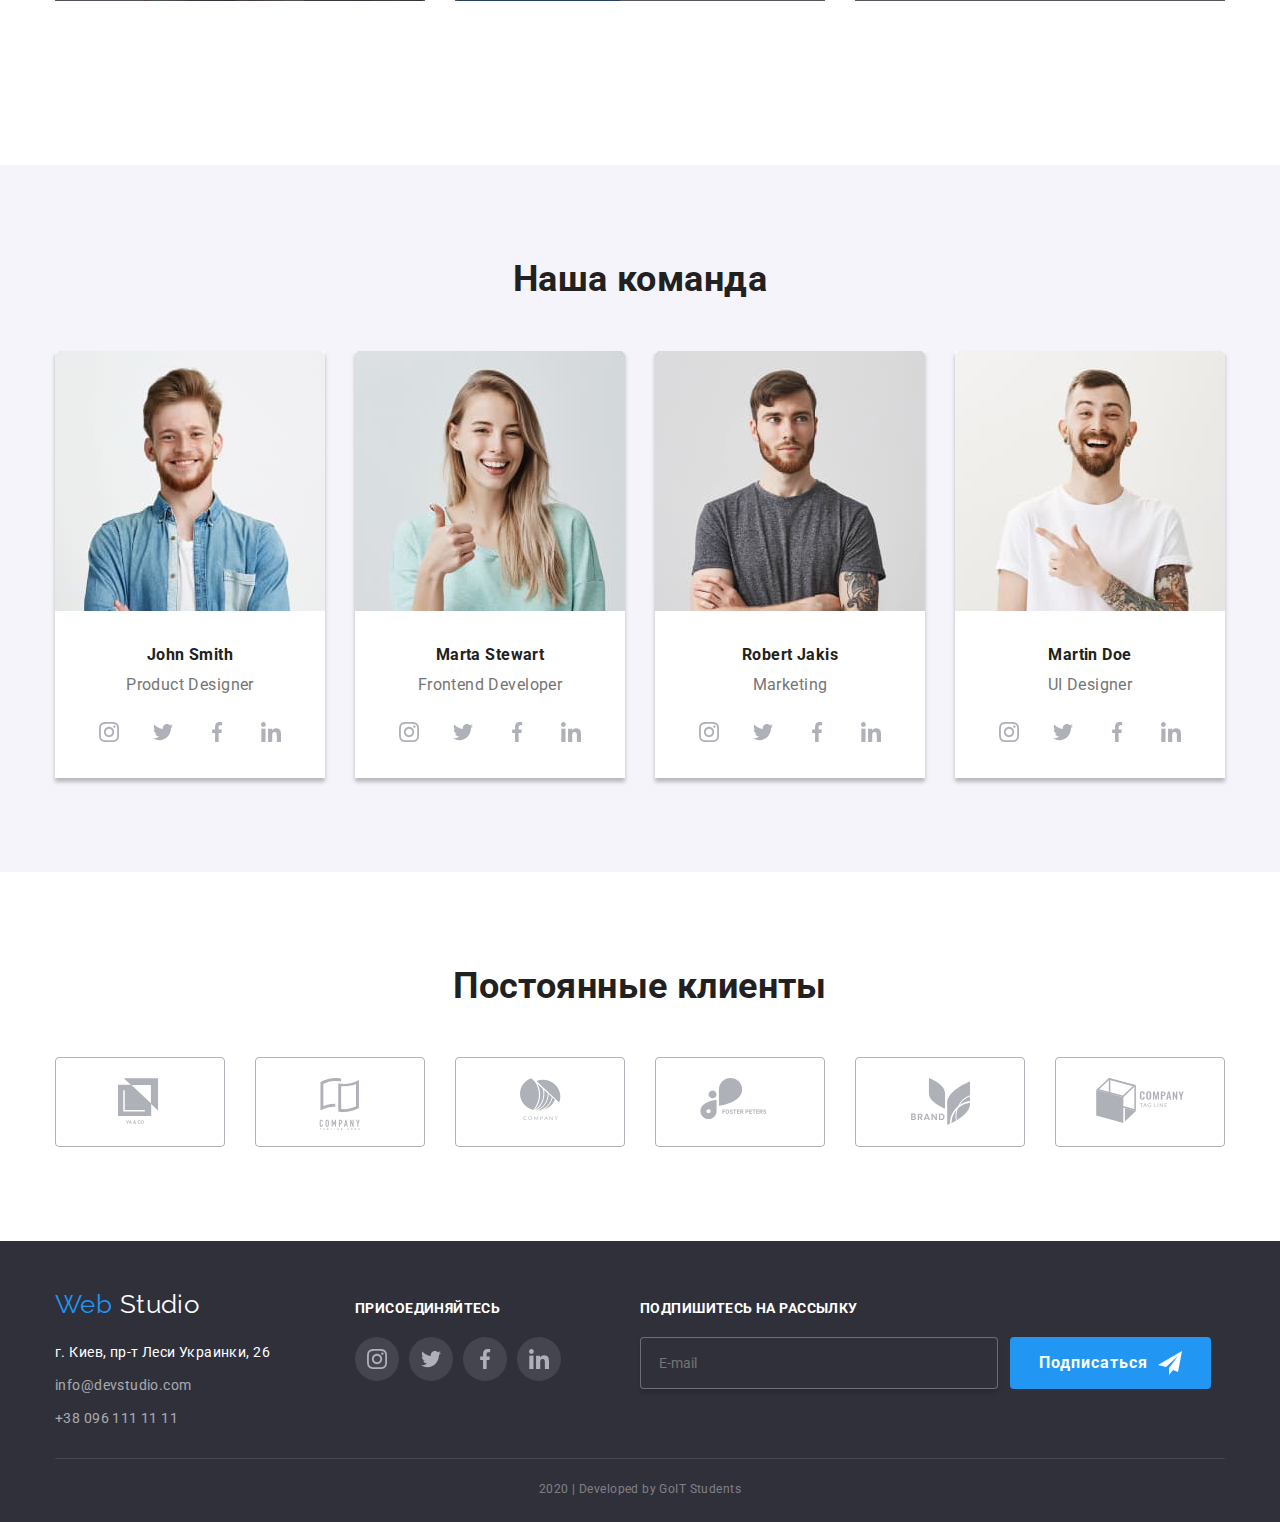
==== commit 3ec8927d: "Заменены иконки на не битые, исправлены ошибки в ДЗ" ====
--- a/index.html
+++ b/index.html
@@ -59,7 +59,7 @@
           <h1 class="hero-title">
             эффективные решения<br />для вашего бизнеса
           </h1>
-          <a href="#" class="button hero">Заказать услугу</a>
+          <button class="button hero">Заказать услугу</button>
         </div>
       </section>
       <!--Преимущества-->
@@ -381,16 +381,18 @@
         <div class="footer-left">
           <a href="./index.html" class="logo logo-footer"
             >Web <span class="logofooter-cell">Studio</span></a>
-          <ul class="list">
-            <li class="footer-address-item"><address>
+          <address>
+            <ul class="list">
+              <li class="footer-address-item">
               <p class="address">г. Киев, пр-т Леси Украинки, 26</p>
-            </address></li>
-            <li class="footer-address-item"><a href="mailto:info@devstudio.com" class="footer-contact">info@devstudio.com</a></li>
-            <li class="footer-address-item"><a href="tel:+380961111111" class="footer-contact">+38 096 111 11 11</a></li>
-          </ul>
+              </li>
+              <li class="footer-address-item"><a href="mailto:info@devstudio.com" class="footer-contact">info@devstudio.com</a></li>
+              <li class="footer-address-item"><a href="tel:+380961111111" class="footer-contact">+38 096 111 11 11</a></li>
+          </ul>
+        </address>
         </div>
         <div class="footer-center">
-          <p class="footer-title">присоединяйтесь</p>
+          <p class="footer-title title-reset">присоединяйтесь</p>
           <ul class="list social-list">
             <li class="social-item">
               <a
@@ -431,15 +433,15 @@
           </ul>
         </div>
         <div class="footer-right">
-          <p class="footer-title">Подпишитесь на рассылку</p>
+          <p class="footer-title title-reset">Подпишитесь на рассылку</p>
           <form class="form">
             <input
               type="text"
               name="email"
               placeholder="E-mail"
               class="border-input"/>
-            <a href="#" class="button submit"> Подписаться</a>
-            <!-- <input type="submit" value="Подписаться" class="button submit icon"> -->
+              <button class="button submit">Подписаться</button>
+             <!-- <input type="submit" value="Подписаться" class="button submit icon"> -->
           </form>
         </div>
       </div>
--- a/css/style.css
+++ b/css/style.css
@@ -15,6 +15,7 @@
   --border-delimiter: rgba(255, 255, 255, 0.1);
   --border-portfolio-card: #eee;
   --top-line: #ececec;
+  --color-icon: #AFB1B8;
 }
   
 body {
@@ -28,9 +29,8 @@
 
 .list {
   list-style: none;
-  padding-left: 0;
-  margin-left: 0;
-  margin-right: 0;
+  padding: 0;
+  margin: 0;
 }
 
 .title-reset {
@@ -87,10 +87,15 @@
   padding-top: 27px;
   padding-bottom: 27px;
 
+  position: relative;
+  bottom: 70px;
+
   color: var(--secondary-text-color);
   background-color: var(--background-grey);
   text-transform: uppercase;
   text-align: center;
+  font-size: 14px;
+  line-height: 1.15;
 }
 
 .section-title {
@@ -522,7 +527,7 @@
 
 .social-icon {
   display: block;
-  fill: #afb1b8;
+  fill: var(--color-icon);
   width: 20px;
   height: 20px;
 }
@@ -572,7 +577,7 @@
   border-radius: 4px;
   border: 1px solid currentColor;
   padding: 20px 40px;
-  color: var(--primary-text-color) ;
+  color: var(--color-icon) ;
 }
 
 .logo-svg {
@@ -634,6 +639,7 @@
 .footer-contact {
   color: var(--prelast-text-color);
   line-height: 1.71;
+  font-style: normal;
 }
 
 .footer-center,
@@ -655,6 +661,7 @@
   color: var(--secondary-text-color);
   font-weight: 700;
   text-transform: uppercase;
+  margin-bottom: 20px;
 }
 
 .form {
@@ -711,9 +718,10 @@
   border-bottom: 1px solid var(--border-portfolio-card);
 }
 
-/* .filter-button:nth-child(5n) {
-  margin-right: 0;
-} */
+.filter-button:hover,
+.filter-button:focus {
+  box-shadow: 0px 2px 2px rgba(0, 0, 0, 0.12), 0px 1px 2px rgba(0, 0, 0, 0.08), 0px 3px 1px rgba(0, 0, 0, 0.1);
+}
 
 .cover-text {
   padding: 63px 24px;
